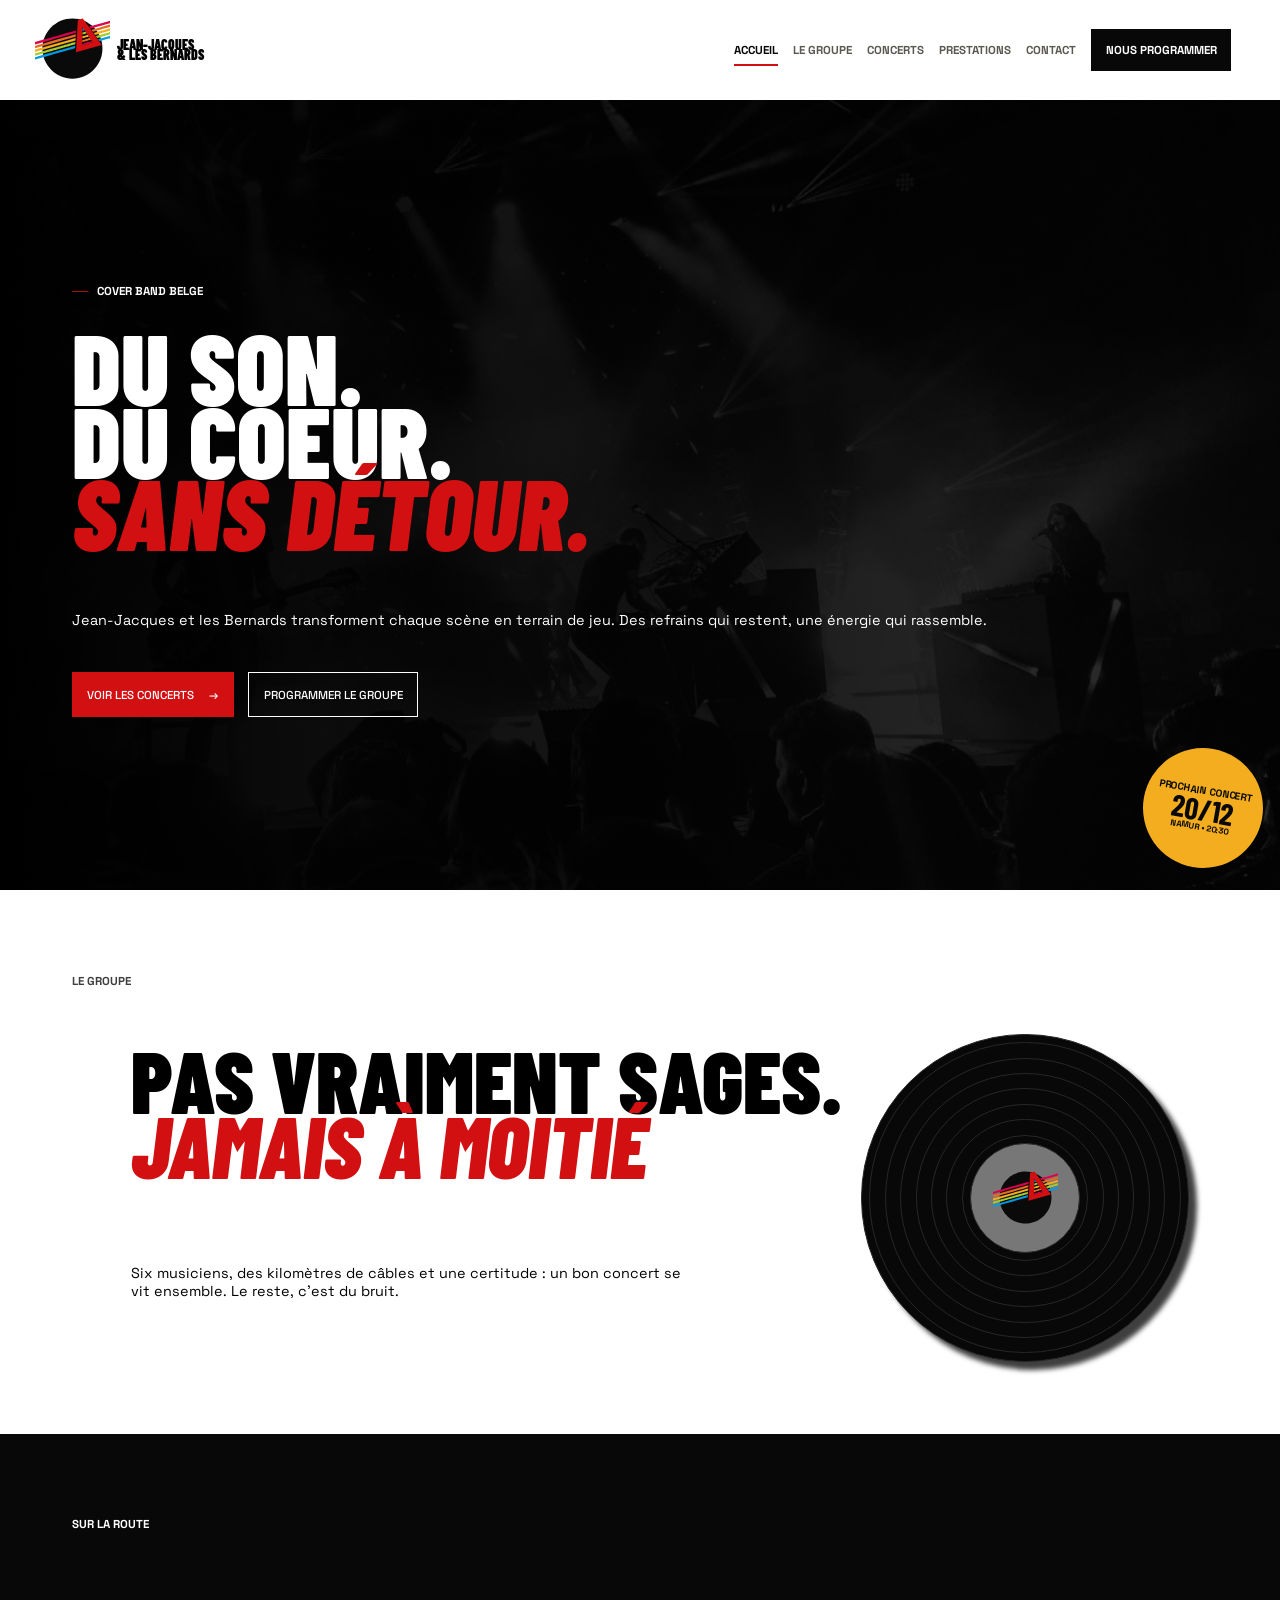
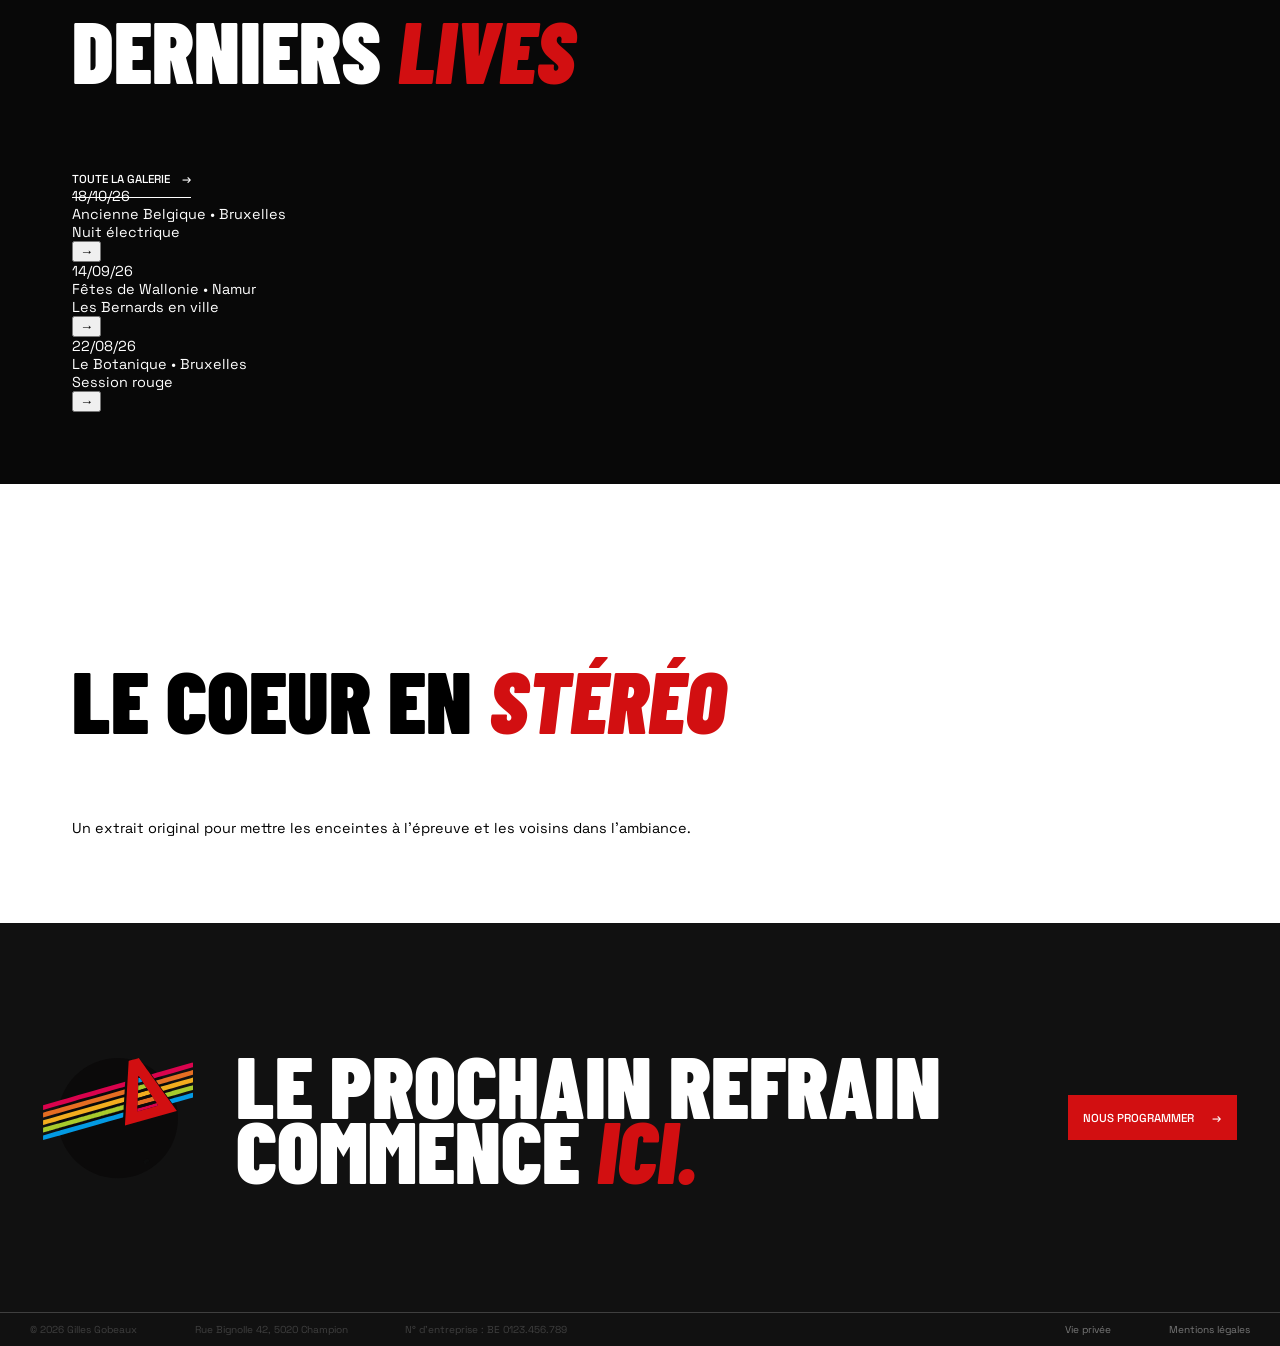
==== index.html @ df6ed22a "Vinyle finalisé + Couleur de fond et de texte de la galerie" ====
<!DOCTYPE html>
<html lang="fr">
<head>
    <meta charset="UTF-8">
    <meta name="viewport" content="width=device-width, initial-scale=1.0">
    <link rel="apple-touch-icon" sizes="180x180" href="favicons/apple-touch-icon.png">
    <link rel="icon" type="image/png" sizes="32x32" href="favicons/favicon-32x32.png">
    <link rel="icon" type="image/png" sizes="16x16" href="favicons/favicon-16x16.png">
    <link rel="manifest" href="favicons/site.webmanifest">
    <link rel="stylesheet" href="style.css">
    <title>Jean-Jacques & les Bernards - Accueil</title>
</head>
<body>
    <header>
        <div id="logo-title">
            <img src="images/logo-epurated-transparent.svg" alt="logo de JEAN-JACQUES & LES BERNARDS" id="header-logo">
        </div>
            <h2>JEAN-JACQUES <br> 
                & LES BERNARDS</h2>

            <input type="checkbox" id="menu-toggle">
            <label for="menu-toggle" id="burger" aria-label="Menu"></label>

            <nav>
                <ul>
                    <li id="this-page"><a href="index.html">Accueil</a></li>
                    <li><a href="about.html">Le groupe</a></li>
                    <li><a href="gallery.html">Concerts</a></li>
                    <li><a href="services.html">Prestations</a></li>
                    <li><a href="contact.html">Contact</a></li>
                    <li id="book-us"><a href="contact.html">Nous programmer</a></li>
                </ul>
            </nav>    
    </header>

    <main>
        <section id="title-section">
            <div id="title-container">
                <h3>Cover band Belge</h3>
                <h1>
                    Du son. <br>
                    Du coeur. <br>
                    <em>Sans Détour.</em> <br>
                </h1>
                <p id="subtitle">Jean-Jacques et les Bernards transforment chaque scène en terrain de jeu. Des refrains qui restent, une énergie qui rassemble.</p>
                
                <div id="buttons">
                    <a class="red-button" href="/gallery.html">
                        Voir les concerts &nbsp;&nbsp;&nbsp;&nbsp;&rarr;
                    </a>
                    <a class="transparent-button" href="/contact.html">
                        Programmer le groupe
                    </a>
                </div>
            </div>

            <div id="concert-sticker">
                <span>Prochain concert</span>

                <strong>20/12</strong>

                <small>Namur &bull; 20:30</small>
            </div>
        </section>        

        <section id="introduction">
            <h3>Le groupe</h3>

            <div id="text-block">
                <h2>
                    Pas vraiment sages. <br>
                    <em>Jamais à moitié</em>
                </h2>
                <p>
                    Six musiciens, des kilomètres de câbles et une certitude : un bon concert se vit ensemble. Le reste, c'est du bruit.
                </p>
                <a href="/about.html" class="transparent-on-white-button">Découvrir notre histoire &nbsp;&nbsp;&nbsp;&rarr;</a>
            </div>

            <div id="vinyl">
                <div class="vinyl-circle" id="c1">
                    <div class="vinyl-circle" id="c2">
                        <div class="vinyl-circle" id="c3">
                            <div class="vinyl-circle" id="c4">
                                <div class="vinyl-circle" id="c5">
                                    <div class="vinyl-circle" id="c6">
                                        <div class="vinyl-circle" id="c7">
                                            <div class="vinyl-circle" id="c8">
                                                <div class="vinyl-circle" id="vinyl-center">
                                                    <img src="images/logo-epurated-transparent.svg" alt="" srcset="">
                                                </div>
                                            </div>
                                        </div>
                                    </div>
                                </div>
                            </div>
                        </div>
                    </div>
                </div>
            </div>
        </section>

        <section id="gallery">
            <h3>Sur la route</h3>

            <h2>Derniers <em>lives</em></h2>

            <a class="transparent-on-white-button" href="/gallery.html">Toute la galerie &nbsp;&nbsp;&nbsp;&rarr;</a>

            <!-- (div#concert$>div.concert-date+div.concert-content>div.concert-place+div.concert-title>div.concert-text+div.concert-arrow)*3 
             noté en commentaire parce qu'il est beau celui-là -->
             <div id="concert1">
                <div class="concert-date">18/10/26</div>

                <div class="concert-content">
                    <div class="concert-place">Ancienne Belgique &bull; Bruxelles</div>

                    <div class="concert-title">
                        <div class="concert-text">Nuit électrique</div>

                        <button class="concert-arrow" popovertarget="pot-concert-1" popovertargetaction="toggle">&rarr;</button>
                    </div>
                </div>
             </div>

             <div id="pot-concert-1" popover="">
                <div class="pot-concert-first-half"><button class="pot-close-button" popovertarget="pot-concert-1" popovertargetaction="hide">X</button></div>
                
                <div class="pot-second-half">
                    <h3>18/10/26</h3>

                    <h2>Nuit électrique</h2>

                    <p>Ancienne Belgique &bull; Bruxelles<br></p>

                    <p>Une salle pleine, des refrains repris au premier rang et un rappel qui s'est prolongé bien après l'heure prévue.</p>
                    
                    <a class="contact-button" href="/contact.html">Programmer le groupe &rarr;</a>
                </div>
             </div>

             <div id="concert2">
                <div class="concert-date">14/09/26</div>

                <div class="concert-content">
                    <div class="concert-place">Fêtes de Wallonie &bull; Namur</div>

                    <div class="concert-title">
                        <div class="concert-text">Les Bernards en ville</div>

                        <button class="concert-arrow" popovertarget="pot-concert-2" popovertargetaction="toggle">&rarr;</button>
                    </div>
                </div>
             </div>

             <div id="pot-concert-2" popover="">
                <div class="pot-concert-first-half"><button class="pot-close-button" popovertarget="pot-concert-2" popovertargetaction="hide">X</button></div>
                
                <div class="pot-second-half">
                    <h3>14/09/26</h3>

                    <h2>Les Bernards en ville</h2>

                    <p>Fêtes de Wallonie &bull; Namur<br></p>

                    <p>Une salle pleine, des refrains repris au premier rang et un rappel qui s'est prolongé bien après l'heure prévue.</p>
                    
                    <a class="contact-button" href="/contact.html">Programmer le groupe &rarr;</a>
                </div>
             </div>

             <div id="concert3">
                <div class="concert-date">22/08/26</div>

                <div class="concert-content">
                    <div class="concert-place">Le Botanique &bull; Bruxelles</div>

                    <div class="concert-title">                        
                        <div class="concert-text">Session rouge</div>

                        <button class="concert-arrow" popovertarget="pot-concert-3" popovertargetaction="toggle">&rarr;</button>
                    </div>
                </div>
             </div>

             <div id="pot-concert-3" popover="">
                <div class="pot-concert-first-half">
                    <button class="pot-close-button" popovertarget="pot-concert-3" popovertargetaction="hide">X</button>
                </div>
                
                <div class="pot-second-half">
                    <h3>22/08/26</h3>

                    <h2>Les Bernards en ville</h2>

                    <p>Le Botanique &bull; Bruxelles</p>

                    <p>Une salle pleine, des refrains repris au premier rang et un rappel qui s'est prolongé bien après l'heure prévue.</p>
                    
                    <a class="contact-button" href="/contact.html">Programmer le groupe &rarr;</a>
                </div>
             </div>
        </section>

        <section id="audio-sample">
            <div id="sample-logo">
                <img src="/images/logo.svg" alt="Logo de Jean-Jacques & Les Bernards">
            </div>

            <div id="sample-content">
                <h3>À écouter très fort</h3>

                <h2>Le coeur en <em>stéréo</em></h2>

                <p>Un extrait original pour mettre les enceintes à l'épreuve et les voisins dans l'ambiance.</p>
                
                <div id="player"></div>
            </div>
        </section>
    </main>

    <footer>
        <div id="footer-contact">
            <img src="images/logo-epurated-transparent.svg" alt="Logo de Jean-Jacques & Les Bernards" id="footer-logo">

            <h2>
                Le prochain refrain<br>
                Commence <em>ici.</em>
            </h2>

            <a href="/contact.html" class="red-button">Nous programmer &nbsp;&nbsp;&nbsp;&nbsp; &rarr;</a>
        </div>

        <div id="legal-mentions">
            <ul>
                <li>&copy; 2026 Gilles Gobeaux</li>
                <li>Rue Bignolle 42, 5020 Champion</li>
                <li>N° d'entreprise : BE 0123.456.789</li>
            </ul>
            <ul id="links">
                <li><a href="">Vie privée</a></li>
                <li><a href="">Mentions légales</a></li>
            </ul>
        </div>
    </footer>
</body>
</html>
---- style.css ----
/*
╔═════════╗
║ Imports ║
╚═════════╝
*/
@import url('https://fonts.googleapis.com/css2?family=Barlow+Condensed:ital,wght@0,100;0,200;0,300;0,400;0,500;0,600;0,700;0,800;0,900;1,100;1,200;1,300;1,400;1,500;1,600;1,700;1,800;1,900&family=Space+Grotesk:wght@300..700&display=swap');

/*
═══════════════════════════════════════════════════════════════════════════════
╔═════════════════════════════════╗
║ Variables et paramètres globaux ║
╚═════════════════════════════════╝
*/
:root{
    /*Couleurs du logo*/
    --red: #D20F11;
    --pink: #DA024D;
    --orange: #E66D22;
    --yellow: #F3AD1E;
    --green: #A8CC2A;
    --blue: #039AE3;

    --white: #FFF;
    --black: #080808;
    --inactive-page: #5b5852;

    --footer-bg-color: #111111;
    --footer-light-grey: #777;
    --footer-dark-grey: #3f3f3f;

    --header-logo-dimension: 75px;
    --footer-logo-dimension: 150px;
    --header-height : 100px;
}



html{
    font-family: 'Space Grotesk';
    font-size: 0.9em;
}

body{
    margin: 0;
    padding: 0;
    display: block;
}

/*
═══════════════════════════════════════════════════════════════════════════════
╔═════════╗
║ Général ║
╚═════════╝
*/
h1, h2{
    font-family: 'Barlow Condensed';
    font-weight: 900;
}

h1, h2, h3{    
    text-transform: uppercase;
}

ul li{
    list-style: none;
}

#buttons{
    display: flex;
    gap: 1rem;
    align-items: center;
    justify-content: flex-start;
    align-self: flex-start;

}

.red-button, .red-button a:visited{
    background-color: var(--red);
    color: var(--white);
    text-transform: uppercase;
    text-decoration: none;
    font-weight: 500;
    font-size: 0.8rem;
    padding: 1rem;
    margin-left: auto;
    border: solid 1px var(--red);
}

.transparent-button, .transparent-button a:visited{
    background-color: #08080800;
    color: var(--white);
    text-transform: uppercase;
    text-decoration: none;
    font-weight: 500;
    font-size: 0.8rem;
    padding: 1rem;
    margin-left: auto;
    border: solid 1px var(--white);
}

.transparent-on-white-button, .transparent-on-white-button a:visited{
    color: var(--white);
    text-transform: uppercase;
    text-decoration: none;
    font-weight: 500;
    font-size: 0.8rem;
    padding: 0.8rem;
    padding-left: 0;
    padding-right: 0;
    margin-left: auto;
    border-bottom: solid 1px var(--white);
}

.transparent-on-black-button, .transparent-on-black-button a:visited{
    color: var(--white);
    text-transform: uppercase;
    text-decoration: none;
    font-weight: 500;
    font-size: 0.8rem;
    padding: 0.8rem;
    padding-left: 0;
    padding-right: 0;
    margin-left: auto;
    border-bottom: solid 1px var(--white);
}

/*
═══════════════════════════════════════════════════════════════════════════════
╔═════════╗
║ En-tête ║
╚═════════╝
    ┌─────────┐
    │ Général │ 
    └─────────┘
*/

header{
    display: flex;
    align-items: center;
    column-gap: 0.5rem;
    height: var(--header-height);
    background-color: var(--white);
    font-size: 0.8em;
    padding-left: 3em;
    padding-right: 3em;
}

header h2{
    font-size: 1.2em;
}

header nav ul{
    display: flex;
    gap: 15px;
    padding: 0 1rem 0 1rem;
    margin: 0;
}

#logo-title img{
    width: var(--header-logo-dimension);
    height: var(--header-logo-dimension);
}

#menu-toggle, #burger{
    display: none;
}

nav{    
    margin-left: auto;
}

nav a{
    text-transform: uppercase;
    font-weight: 900;
    text-decoration: none;
    color: var(--inactive-page);
    padding-top: 0.5rem;
    padding-bottom: 0.5rem;
}

#this-page a, #this-page a:visited, nav ul li a:hover{
    color: var(--black);
    border-bottom: solid 2px var(--red);
    transition: 0.2s ease;
}

#book-us a{
    background-color: var(--black);
    color: var(--white);
    padding: 1rem;
}

/*
───────────────────────────────────────────────────────────────────────────────
    ┌──────────┐
    │Smartphone│
    └──────────┘
*/
@media (max-width: 767px){
    
    #burger{
        display: flex;
        align-items: center;
        justify-content: center;
        width: 3rem;
        height: 3rem;
        margin-left: auto;
        margin-right: 1em;
        font-size: 2rem;
        line-height: 1;
        cursor: pointer;
        background-color: var(--black);
        color: var(--white);
    }   

    #burger::before{
        content: "☰";
    }

    #menu-toggle:checked + #burger::before{
        content: "✕";
    }

    #menu-toggle:checked ~ nav{
            display: block;
    }

    header nav ul{
        flex-direction: column;
        gap: 2px;
    }

    nav ul li{
        padding: 0.5rem;
    }

    #this-page{        
        border-bottom: var(--red);
    }

    #this-page a, #this-page a:visited{
        color: var(--yellow);
    }

    header{
        display: flex;
        flex-wrap: wrap;
        align-items: center;
        height: auto;
        min-height: 100px;
        padding-left: 0;
        padding-right: 0;
    }

    #logo-title{
        padding-left: 1em;
    }

    nav{
        display: none;
        flex-basis: 100%;
        left: 0;
        right: 0;
        background: var(--black);
    }

    #book-us a{
        color: var(--white);
        padding: 0;
    }
}

/*
═══════════════════════════════════════════════════════════════════════════════
╔══════════════╗
║ Pied de page ║
╚══════════════╝
    ┌─────────┐
    │ Général │ 
    └─────────┘
*/
footer{
    background-color: var(--footer-bg-color);
    color: var(--white);
}

footer em{
    color: var(--yellow);
}

#footer-contact{
    padding: 3em;
    column-gap: 3em;
    display: flex;
    align-items: center;
}

#footer-contact img{
    width: var(--footer-logo-dimension);
    height: var(--footer-logo-dimension);
}

#legal-mentions{
    border-top: 1px solid var(--footer-dark-grey);
    color: var(--footer-dark-grey);
    padding-left: 3em;
    padding-right: 3em;
    font-size: 0.7em;
}

#legal-mentions, footer div ul {
    display: flex;
    flex-direction: row;
    gap: 4rem;
}

footer div ul{
    padding: 0;
}

#links{
    margin-left: auto;
}

#links a, #links a:visited{
    color: var(--footer-light-grey);
    text-decoration: none;
}

/*
───────────────────────────────────────────────────────────────────────────────
    ┌──────────┐
    │Smartphone│
    └──────────┘
*/
@media (max-width: 767px){
    #footer-contact{
        flex-direction: column;
    }

    #footer-contact-button{
        margin-left: 0;
    }

    #footer{
        display: inline;
    }

    #legal-mentions{
        display: flex;
        flex-direction: column;
        align-items: center;
        row-gap: 0;
    }

    footer div ul{
        text-align: center;
    }

    #links{
        margin-left: 0;
    }
}

/*
═══════════════════════════════════════════════════════════════════════════════
╔══════╗
║ Main ║
╚══════╝
    ┌─────────┐
    │ Général │ 
    └─────────┘
*/

section{
    padding: 5em;
}

h1{
    color: var(--white);
    font-size: 7em;
    line-height: 0.72;
    margin-top: 0.2em;
    margin-bottom: 0.2em;
}

h2{
    font-size: 6em;
    line-height: 0.75;
    margin-top: 1em;
    margin-bottom: 1em;
}

h1 em, h2 em{
    color: var(--red);
}

section h3{
    font-size: 0.8em;
    color: var(--white);
}

#subtitle{
    margin-bottom: 3em;
    margin-top: 3em;
} 

#title-section{
    align-items: center;
    background-color: var(--black);
    color: var(--white);
    height: 790px;
    max-height: 960px;
    display: flex;
    position: relative;
    background: linear-gradient(to right, black, rgba(0, 0, 0, 0.8)), url(images/hero-concert-B&W.jpg) left / cover;
    background-position: right;
    background-repeat: no-repeat;
    padding-top: 0;
    padding-bottom: 0;
}

#title-section h3::before{
    content: "──\00A0\00A0\00A0";
    font-weight: 900;
    color: var(--red);
}

#title-container{
    display: flex;
    flex-direction: column;
}

#concert-sticker{
    background-color: var(--yellow);
    color: var(--black);
    width: 120px;
    height: 120px;
    display: flex;
    flex-direction: column;
    justify-content: center;
    text-align: center;
    text-transform: uppercase;
    font-weight: 900;
    font-size: 0.7em;
    border-radius: 50%;
    transform: rotate(10deg);
    position: absolute;
    bottom: 1.5rem;
    right: 1.2rem;
}

#concert-sticker strong{
    font-family: 'Barlow Condensed';
    font-size: 3em;
    line-height: 0.8;
}

#introduction{
    display: flex;
}

#introduction h3{
    color: var(--footer-dark-grey);
}

#text-block p{
    max-width: 560px;
}

#vinyl{
    display: flex;
    align-items: center;
    justify-content: center;
    margin-top: 5rem;
    margin-left: auto;
    margin-right: auto;
}

@keyframes tourne {
    from{rotate: 0deg;}
    to{rotate: 360deg;}
}

.vinyl-circle{
    background-color: var(--black);
    padding: 1em;
    display: flex;
    align-items: center;
    justify-content: center;
    border-radius: 50%;
    border: 1px solid rgb(39, 39, 39);
}

#c1, #c8{
    padding: 0.5em;
}

#c1{    
    box-shadow: 8px 8px 5px var(--footer-dark-grey);
    animation: tourne 8s linear infinite;
}

#vinyl-center{
    background-color: var(--footer-light-grey);
    color: var(--white);
    width: 65px;
    height: 65px;
    text-align: center;
    font-family: 'Barlow Condensed';
    font-weight: 900;
    font-size: 1.5em;
    line-height: 0.7;
}

#vinyl-center img{
    height: 65px;
    width: 65px;
}

#gallery{
    background-color: var(--black);
}

#gallery{
    color: var(--white);
}

/*
───────────────────────────────────────────────────────────────────────────────
    ┌──────────┐
    │Smartphone│
    └──────────┘
*/
@media (max-width: 767px){
    section{
        padding: 1em;
    }

    #buttons{
        margin-bottom: 10em;
    }

    #concert-sticker{        
        width: 100px;
        height: 100px;
    }

    #introduction{
        flex-direction: column;
    }
}

/*Le logo trolle, on le cache, on le redimensionnera après l'implémentation des header et footer*/
#sample-logo{display: none;}
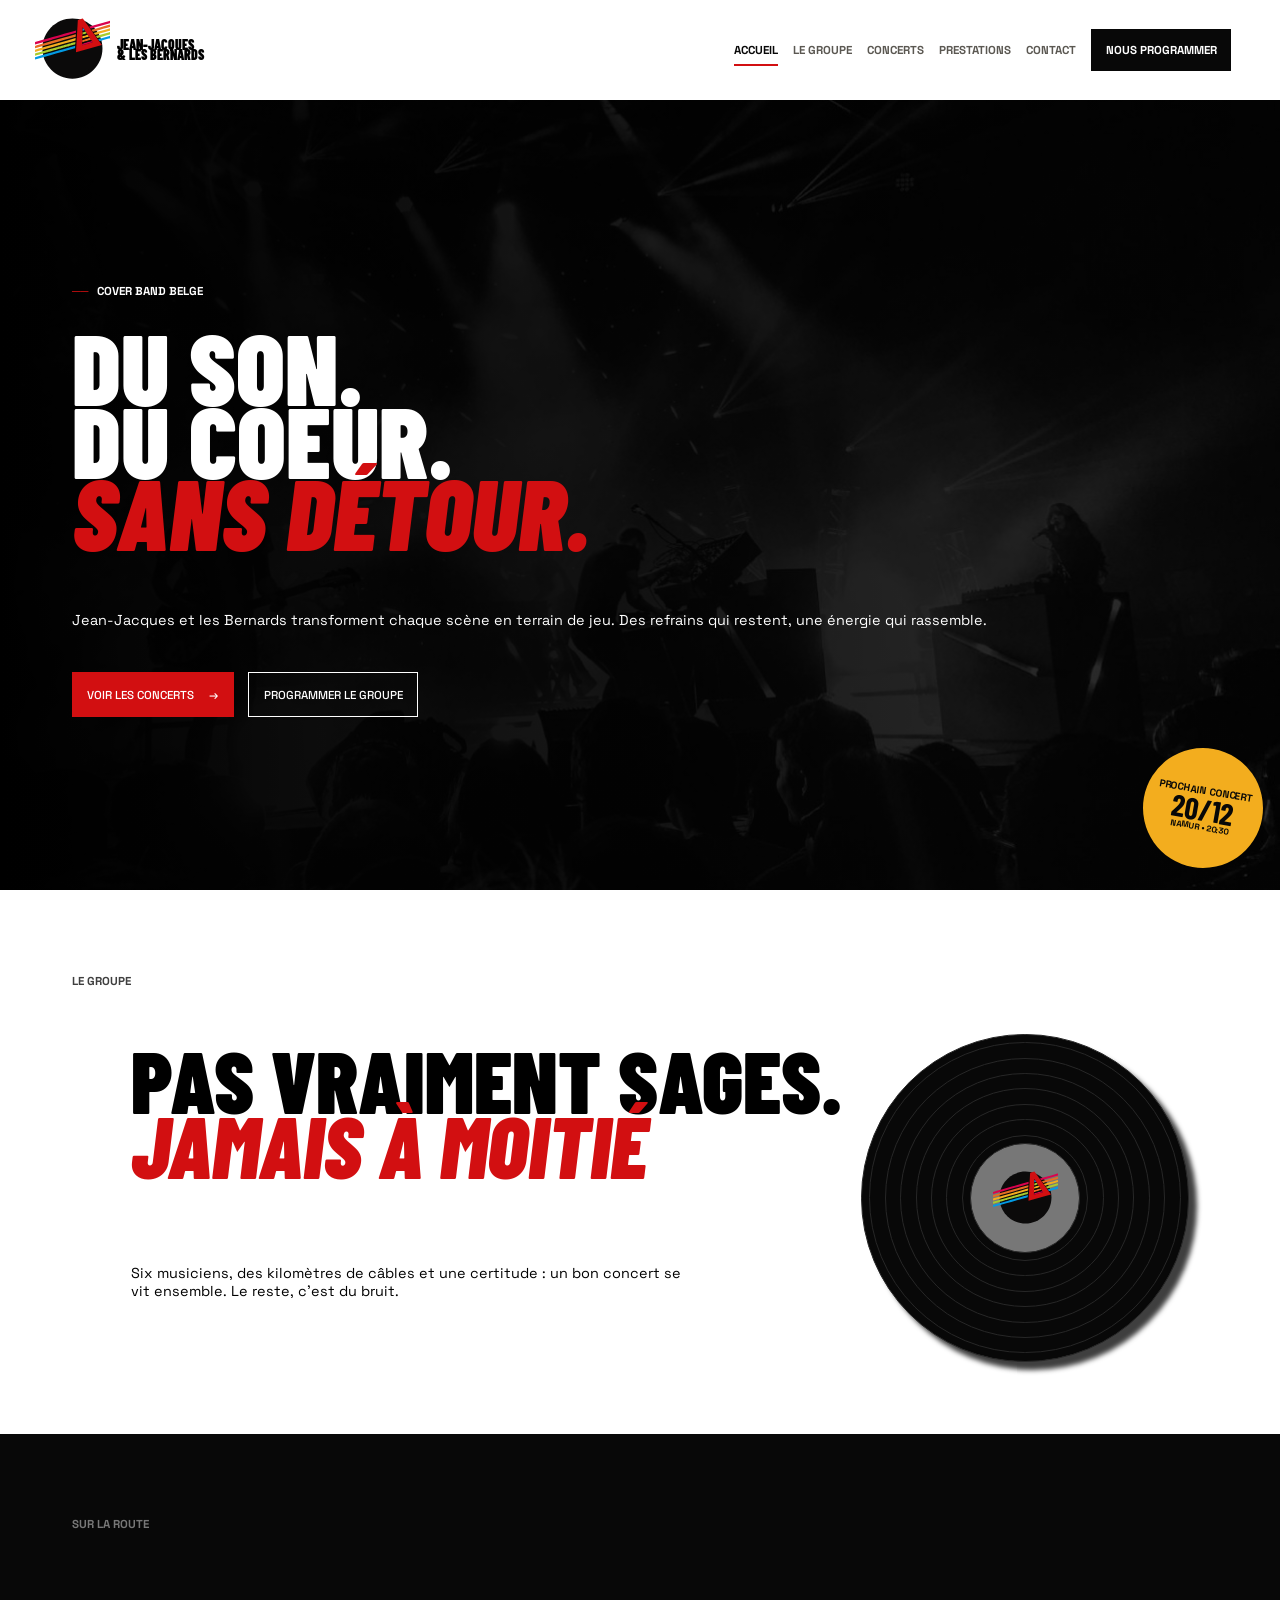
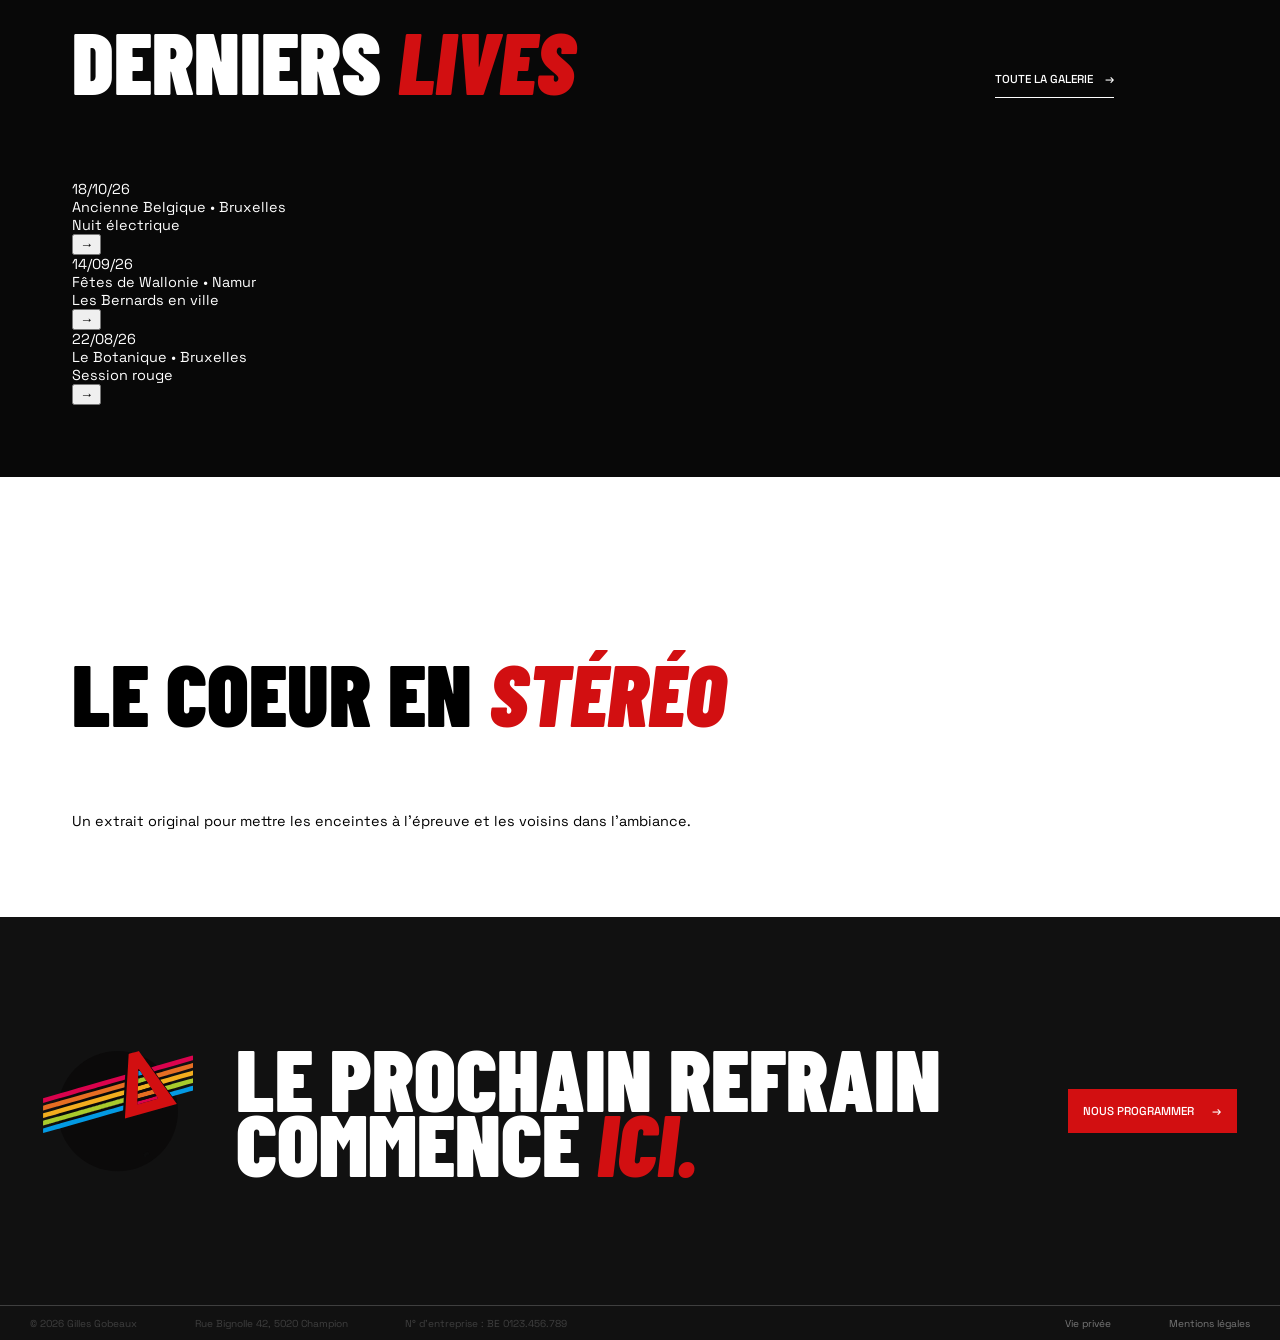
==== commit 958c5b50: "Ajustements sur le bouton menant à la galerie et le positionnement des éléments de titre" ====
--- a/index.html
+++ b/index.html
@@ -103,9 +103,14 @@
         <section id="gallery">
             <h3>Sur la route</h3>
 
-            <h2>Derniers <em>lives</em></h2>
-
-            <a class="transparent-on-white-button" href="/gallery.html">Toute la galerie &nbsp;&nbsp;&nbsp;&rarr;</a>
+            <div id="gallery-header">
+                <h2>Derniers <em>lives</em></h2>
+                <div class="button-container">
+                    <a class="transparent-on-white-button" href="/gallery.html">
+                        Toute la galerie &nbsp;&nbsp;&nbsp;&rarr;
+                    </a>
+                </div>
+            </div>
 
             <!-- (div#concert$>div.concert-date+div.concert-content>div.concert-place+div.concert-title>div.concert-text+div.concert-arrow)*3 
              noté en commentaire parce qu'il est beau celui-là -->
--- a/style.css
+++ b/style.css
@@ -84,6 +84,7 @@
     padding: 1rem;
     margin-left: auto;
     border: solid 1px var(--red);
+    white-space: nowrap;
 }
 
 .transparent-button, .transparent-button a:visited{
@@ -96,6 +97,7 @@
     padding: 1rem;
     margin-left: auto;
     border: solid 1px var(--white);
+    white-space: nowrap;
 }
 
 .transparent-on-white-button, .transparent-on-white-button a:visited{
@@ -109,6 +111,7 @@
     padding-right: 0;
     margin-left: auto;
     border-bottom: solid 1px var(--white);
+    white-space: nowrap;
 }
 
 .transparent-on-black-button, .transparent-on-black-button a:visited{
@@ -122,6 +125,7 @@
     padding-right: 0;
     margin-left: auto;
     border-bottom: solid 1px var(--white);
+    white-space: nowrap;
 }
 
 /*
@@ -520,10 +524,22 @@
 
 #gallery{
     background-color: var(--black);
-}
-
-#gallery{
-    color: var(--white);
+    color: var(--white);
+}
+
+#gallery h3{
+    color: var(--footer-light-grey);
+}
+
+#gallery-header{
+    display: flex;
+    align-items: end;
+}
+
+.button-container{
+    padding: 6.5em;
+    justify-self: flex-end;
+    margin-left: auto;
 }
 
 /*
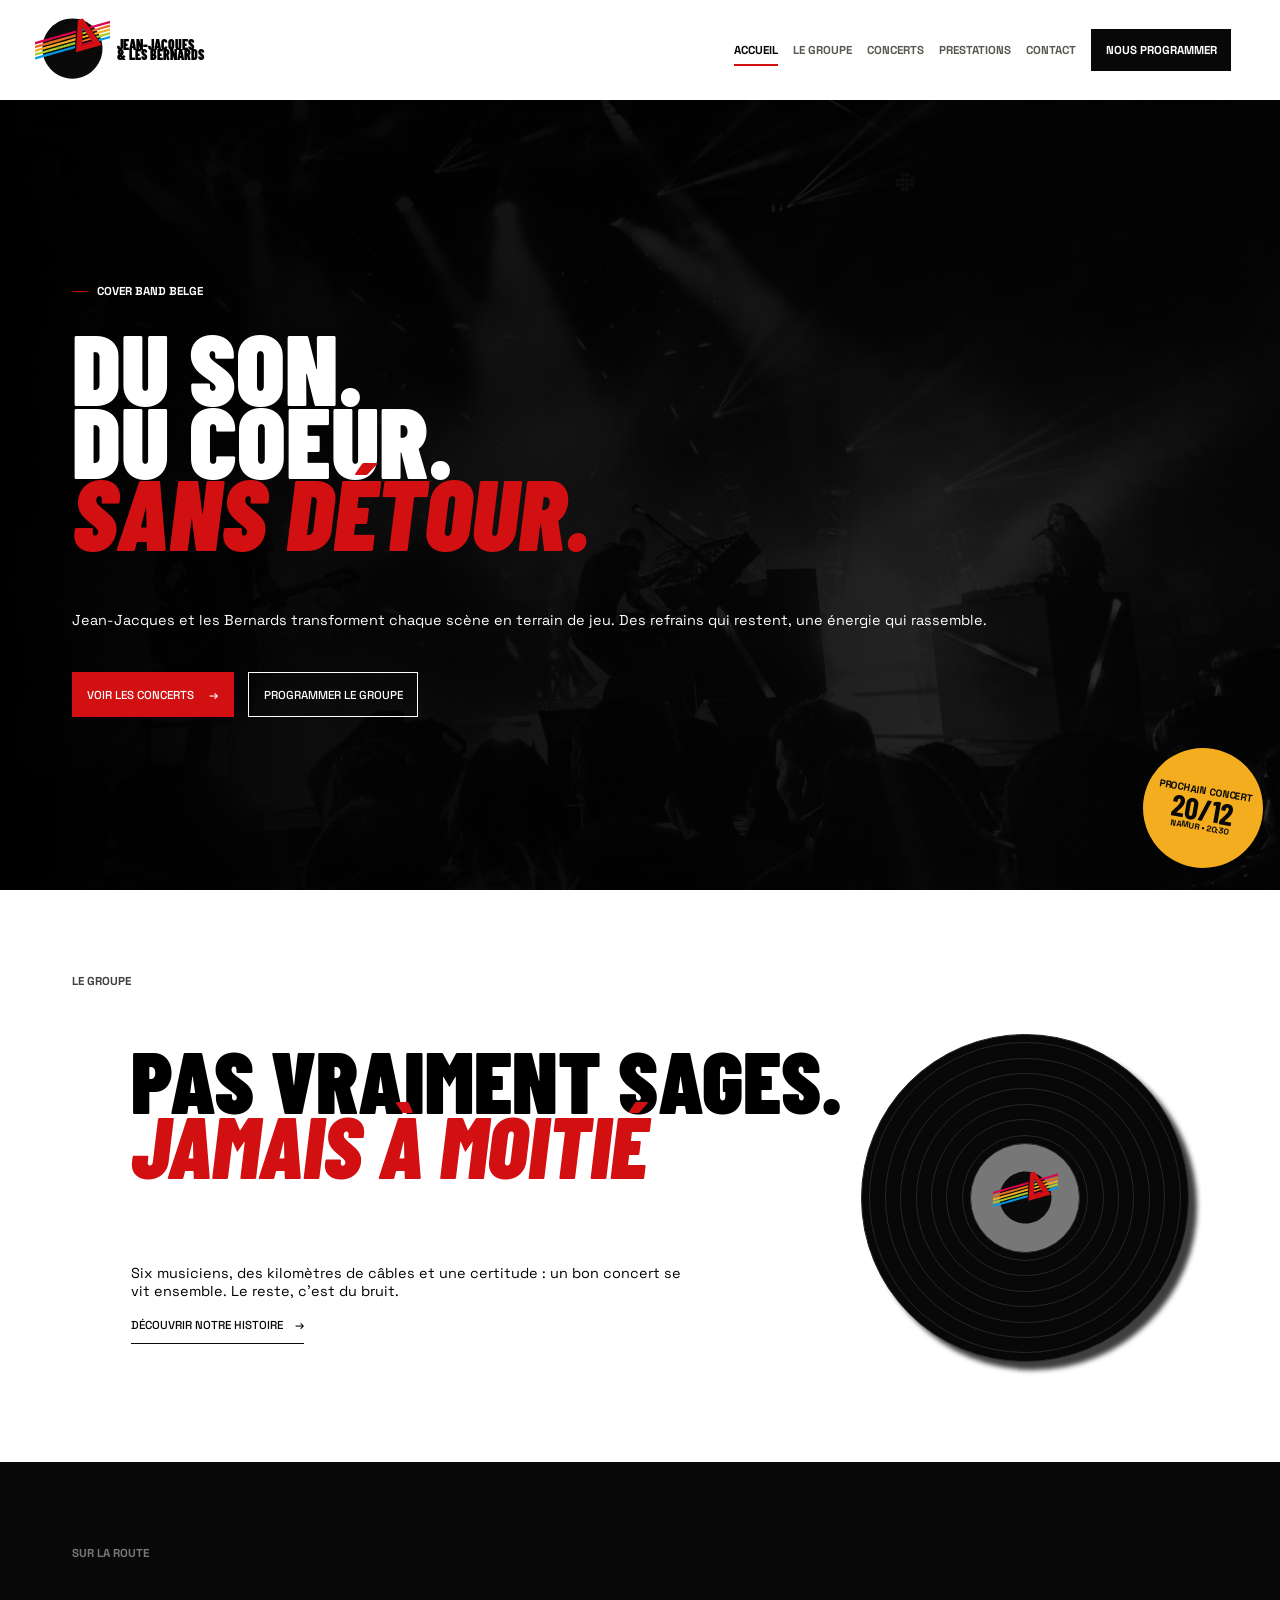
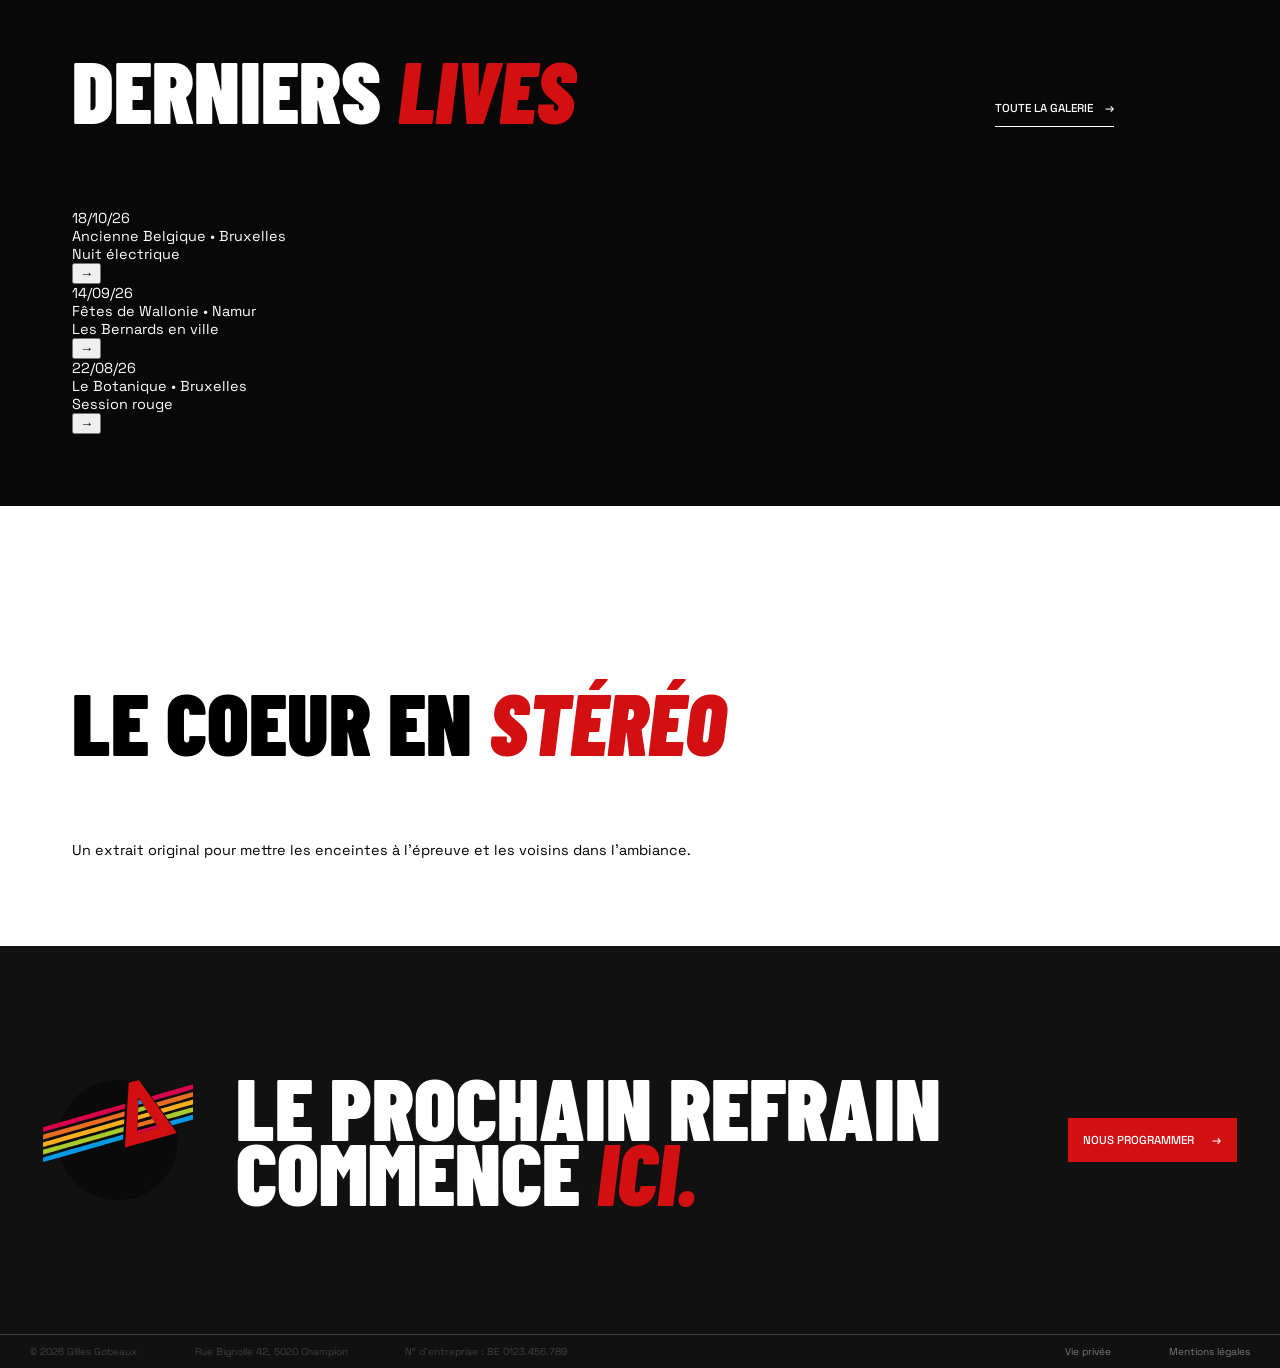
==== commit 5fef5d6d: "Mise enforme de la partie titre de la section Galerie" ====
--- a/index.html
+++ b/index.html
@@ -74,7 +74,7 @@
                 <p>
                     Six musiciens, des kilomètres de câbles et une certitude : un bon concert se vit ensemble. Le reste, c'est du bruit.
                 </p>
-                <a href="/about.html" class="transparent-on-white-button">Découvrir notre histoire &nbsp;&nbsp;&nbsp;&rarr;</a>
+                <a class="transparent-on-white-button" href="/about.html">Découvrir notre histoire &nbsp;&nbsp;&nbsp;&rarr;</a>
             </div>
 
             <div id="vinyl">
@@ -106,7 +106,7 @@
             <div id="gallery-header">
                 <h2>Derniers <em>lives</em></h2>
                 <div class="button-container">
-                    <a class="transparent-on-white-button" href="/gallery.html">
+                    <a class="transparent-on-black-button" href="/gallery.html">
                         Toute la galerie &nbsp;&nbsp;&nbsp;&rarr;
                     </a>
                 </div>
--- a/style.css
+++ b/style.css
@@ -101,7 +101,7 @@
 }
 
 .transparent-on-white-button, .transparent-on-white-button a:visited{
-    color: var(--white);
+    color: var(--black);
     text-transform: uppercase;
     text-decoration: none;
     font-weight: 500;
@@ -110,7 +110,7 @@
     padding-left: 0;
     padding-right: 0;
     margin-left: auto;
-    border-bottom: solid 1px var(--white);
+    border-bottom: solid 1px var(--black);
     white-space: nowrap;
 }
 
@@ -479,6 +479,7 @@
     margin-top: 5rem;
     margin-left: auto;
     margin-right: auto;
+    margin-bottom: 2em;
 }
 
 @keyframes tourne {
@@ -565,6 +566,25 @@
     #introduction{
         flex-direction: column;
     }
+
+    #gallery-header{
+        display: block;
+    }
+
+    h2{
+        margin: 0;
+        margin-top: 0.25em;
+        margin-bottom: 0.25em;
+    }
+
+    .button-container{
+        margin-left: 0;
+        justify-self: normal;
+        padding-left: 0;
+        padding-bottom: 2em;
+        padding-top: 1em;
+    }
+
 }
 
 /*Le logo trolle, on le cache, on le redimensionnera après l'implémentation des header et footer*/
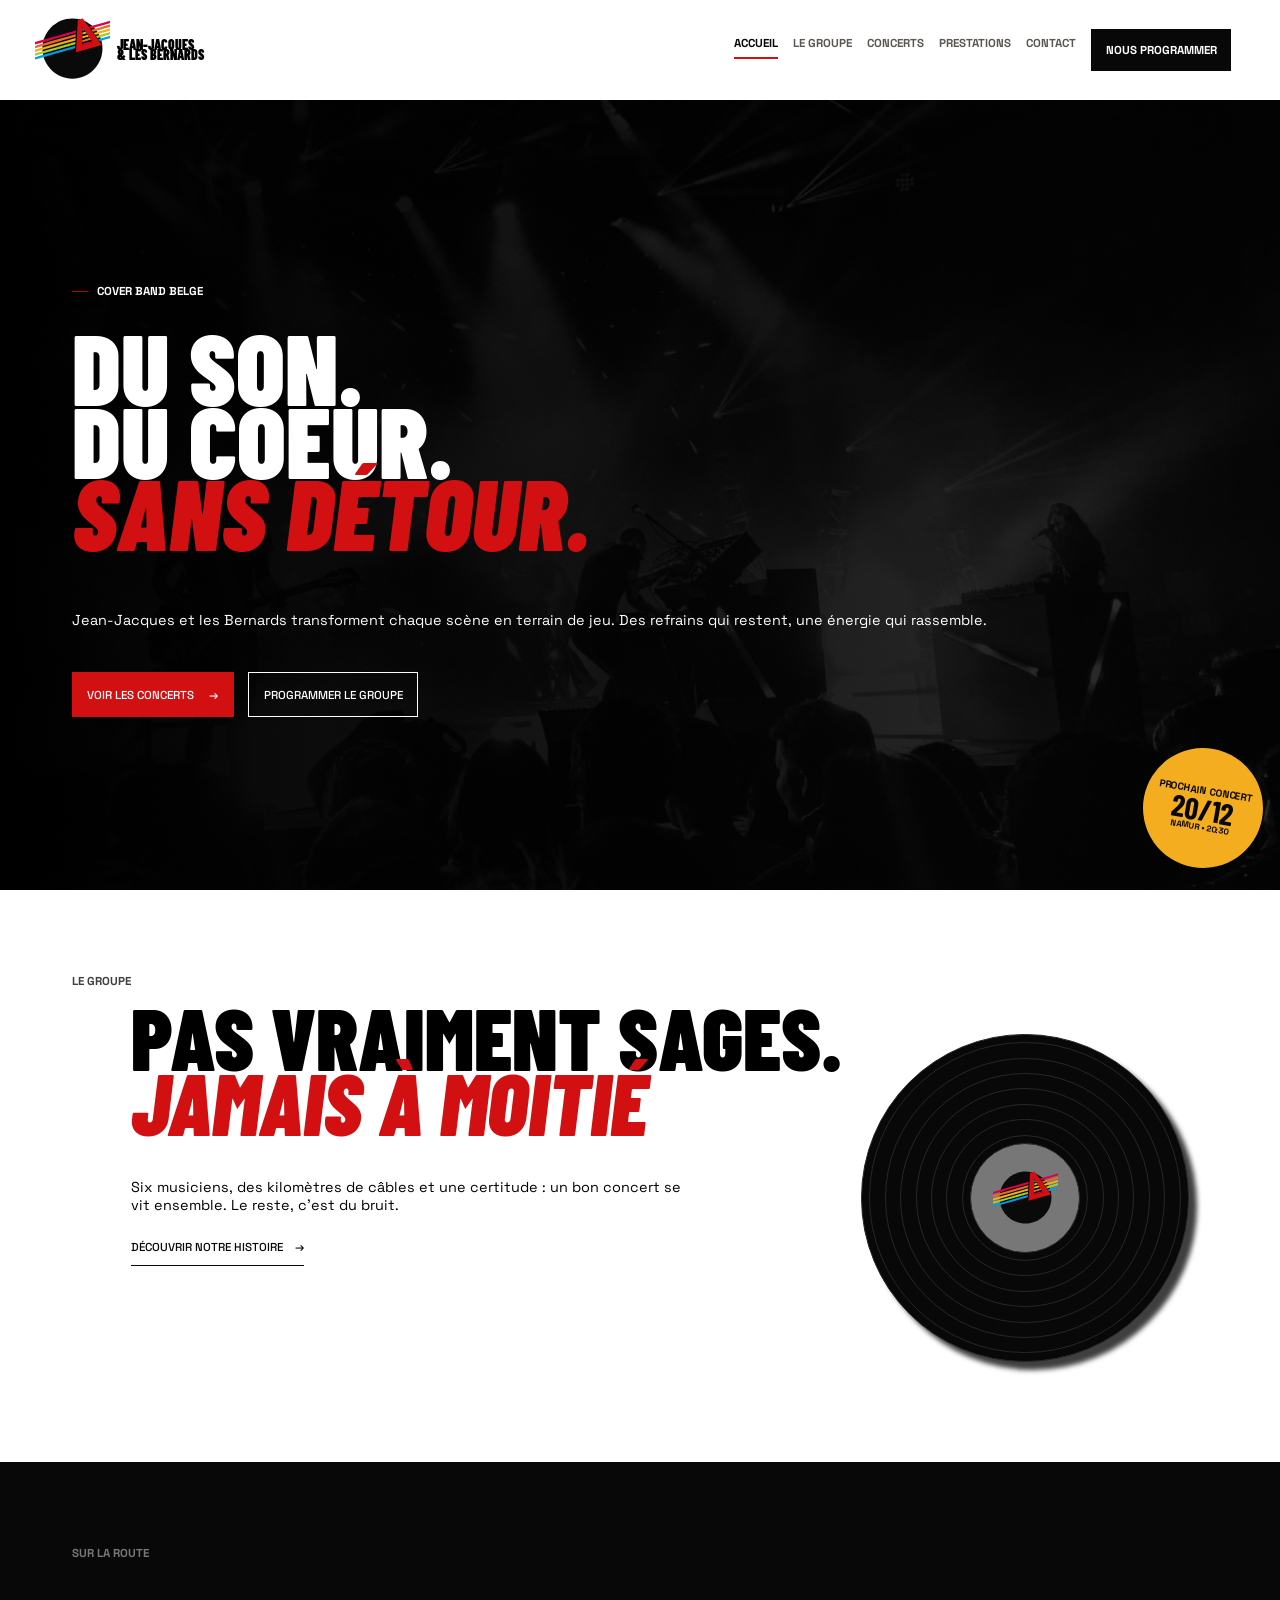
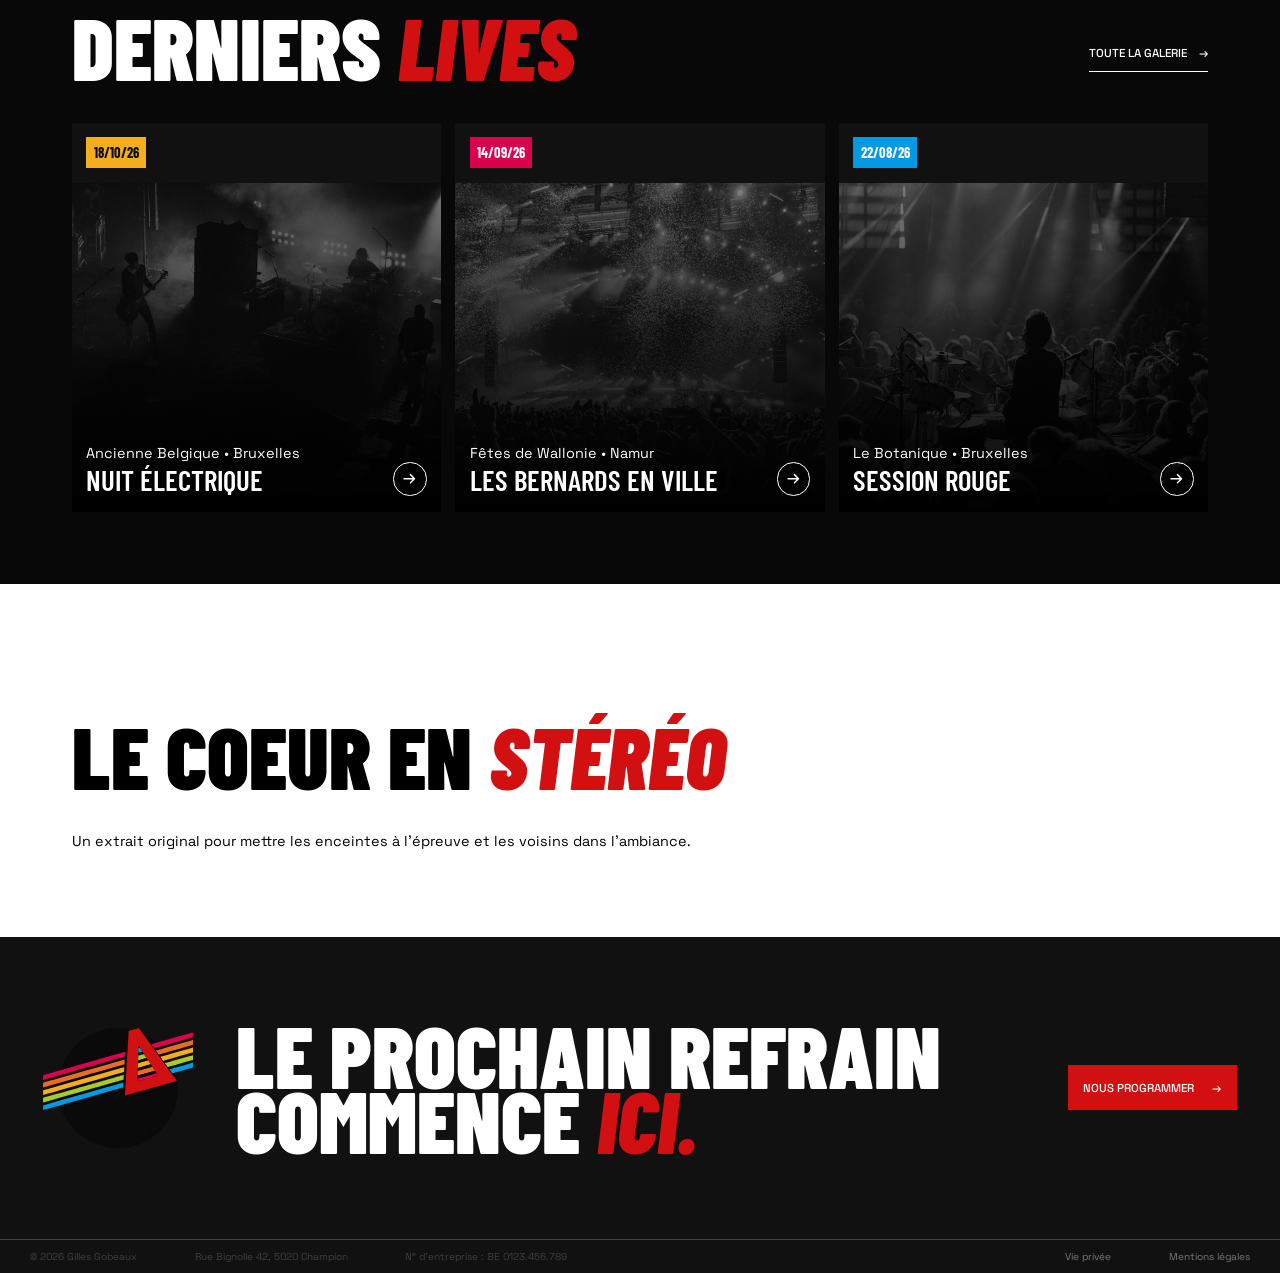
==== commit c1d05499: "Mise en forme des cartes de concert et animation de certains éléments au survol" ====
--- a/index.html
+++ b/index.html
@@ -114,97 +114,88 @@
 
             <!-- (div#concert$>div.concert-date+div.concert-content>div.concert-place+div.concert-title>div.concert-text+div.concert-arrow)*3 
              noté en commentaire parce qu'il est beau celui-là -->
-             <div id="concert1">
-                <div class="concert-date">18/10/26</div>
-
-                <div class="concert-content">
-                    <div class="concert-place">Ancienne Belgique &bull; Bruxelles</div>
-
-                    <div class="concert-title">
-                        <div class="concert-text">Nuit électrique</div>
-
-                        <button class="concert-arrow" popovertarget="pot-concert-1" popovertargetaction="toggle">&rarr;</button>
-                    </div>
-                </div>
-             </div>
-
-             <div id="pot-concert-1" popover="">
-                <div class="pot-concert-first-half"><button class="pot-close-button" popovertarget="pot-concert-1" popovertargetaction="hide">X</button></div>
-                
-                <div class="pot-second-half">
-                    <h3>18/10/26</h3>
-
-                    <h2>Nuit électrique</h2>
-
-                    <p>Ancienne Belgique &bull; Bruxelles<br></p>
-
-                    <p>Une salle pleine, des refrains repris au premier rang et un rappel qui s'est prolongé bien après l'heure prévue.</p>
-                    
-                    <a class="contact-button" href="/contact.html">Programmer le groupe &rarr;</a>
-                </div>
-             </div>
-
-             <div id="concert2">
-                <div class="concert-date">14/09/26</div>
-
-                <div class="concert-content">
-                    <div class="concert-place">Fêtes de Wallonie &bull; Namur</div>
-
-                    <div class="concert-title">
-                        <div class="concert-text">Les Bernards en ville</div>
-
-                        <button class="concert-arrow" popovertarget="pot-concert-2" popovertargetaction="toggle">&rarr;</button>
-                    </div>
-                </div>
-             </div>
-
-             <div id="pot-concert-2" popover="">
-                <div class="pot-concert-first-half"><button class="pot-close-button" popovertarget="pot-concert-2" popovertargetaction="hide">X</button></div>
-                
-                <div class="pot-second-half">
-                    <h3>14/09/26</h3>
-
-                    <h2>Les Bernards en ville</h2>
-
-                    <p>Fêtes de Wallonie &bull; Namur<br></p>
-
-                    <p>Une salle pleine, des refrains repris au premier rang et un rappel qui s'est prolongé bien après l'heure prévue.</p>
-                    
-                    <a class="contact-button" href="/contact.html">Programmer le groupe &rarr;</a>
-                </div>
-             </div>
-
-             <div id="concert3">
-                <div class="concert-date">22/08/26</div>
-
-                <div class="concert-content">
-                    <div class="concert-place">Le Botanique &bull; Bruxelles</div>
-
-                    <div class="concert-title">                        
-                        <div class="concert-text">Session rouge</div>
-
-                        <button class="concert-arrow" popovertarget="pot-concert-3" popovertargetaction="toggle">&rarr;</button>
-                    </div>
-                </div>
-             </div>
-
-             <div id="pot-concert-3" popover="">
-                <div class="pot-concert-first-half">
-                    <button class="pot-close-button" popovertarget="pot-concert-3" popovertargetaction="hide">X</button>
-                </div>
-                
-                <div class="pot-second-half">
-                    <h3>22/08/26</h3>
-
-                    <h2>Les Bernards en ville</h2>
-
-                    <p>Le Botanique &bull; Bruxelles</p>
-
-                    <p>Une salle pleine, des refrains repris au premier rang et un rappel qui s'est prolongé bien après l'heure prévue.</p>
-                    
-                    <a class="contact-button" href="/contact.html">Programmer le groupe &rarr;</a>
-                </div>
-             </div>
+            <div id="concerts">
+                <div id="concert1">
+                    <div class="concert-date">18/10/26</div>
+                    <div class="concert-content">
+                        <div class="concert-place">Ancienne Belgique &bull; Bruxelles</div>
+                        <div class="concert-title">
+                            <div class="concert-text">Nuit électrique</div>
+                            <button class="concert-arrow" popovertarget="pot-concert-1" popovertargetaction="toggle">
+                                <svg class="icon" viewBox="0 0 24 24" fill="none" stroke="currentColor" stroke-width="1.8" stroke-linecap="round" stroke-linejoin="round" aria-hidden="true">
+                                    <path d="M5 12h13m-5-5 5 5-5 5"></path>
+                                </svg>
+                            </button>
+                        </div>
+                    </div>
+                </div>
+                 <div id="pot-concert-1" popover="">
+                    <div class="pot-concert-first-half"><button class="pot-close-button" popovertarget="pot-concert-1" popovertargetaction="hide">X</button></div>
+                
+                    <div class="pot-second-half">
+                        <h3>18/10/26</h3>
+                        <h2>Nuit électrique</h2>
+                        <p>Ancienne Belgique &bull; Bruxelles<br></p>
+                        <p>Une salle pleine, des refrains repris au premier rang et un rappel qui s'est prolongé bien après l'heure prévue.</p>
+                
+                        <a class="contact-button" href="/contact.html">Programmer le groupe &rarr;</a>
+                    </div>
+                 </div>
+                 <div id="concert2">
+                    <div class="concert-date">14/09/26</div>
+                    <div class="concert-content">
+                        <div class="concert-place">Fêtes de Wallonie &bull; Namur</div>
+                        <div class="concert-title">
+                            <div class="concert-text">Les Bernards en ville</div>
+                            <button class="concert-arrow" popovertarget="pot-concert-2" popovertargetaction="toggle">
+                                <svg class="icon" viewBox="0 0 24 24" fill="none" stroke="currentColor" stroke-width="1.8" stroke-linecap="round" stroke-linejoin="round" aria-hidden="true">
+                                    <path d="M5 12h13m-5-5 5 5-5 5"></path>
+                                </svg>
+                            </button>
+                        </div>
+                    </div>
+                 </div>
+                 <div id="pot-concert-2" popover="">
+                    <div class="pot-concert-first-half"><button class="pot-close-button" popovertarget="pot-concert-2" popovertargetaction="hide">X</button></div>
+                
+                    <div class="pot-second-half">
+                        <h3>14/09/26</h3>
+                        <h2>Les Bernards en ville</h2>
+                        <p>Fêtes de Wallonie &bull; Namur<br></p>
+                        <p>Une salle pleine, des refrains repris au premier rang et un rappel qui s'est prolongé bien après l'heure prévue.</p>
+                
+                        <a class="contact-button" href="/contact.html">Programmer le groupe &rarr;</a>
+                    </div>
+                 </div>
+                 <div id="concert3">
+                    <div class="concert-date">22/08/26</div>
+                    <div class="concert-content">
+                        <div class="concert-place">Le Botanique &bull; Bruxelles</div>
+                        <div class="concert-title">
+                            <div class="concert-text">Session rouge</div>
+                            <button class="concert-arrow" popovertarget="pot-concert-3" popovertargetaction="toggle">
+                                <svg class="icon" viewBox="0 0 24 24" fill="none" stroke="currentColor" stroke-width="1.8" stroke-linecap="round" stroke-linejoin="round" aria-hidden="true">
+                                    <path d="M5 12h13m-5-5 5 5-5 5"></path>
+                                </svg>
+                            </button>
+                        </div>
+                    </div>
+                 </div>
+                 <div id="pot-concert-3" popover="">
+                    <div class="pot-concert-first-half">
+                        <button class="pot-close-button" popovertarget="pot-concert-3" popovertargetaction="hide">X</button>
+                    </div>
+                
+                    <div class="pot-second-half">
+                        <h3>22/08/26</h3>
+                        <h2>Les Bernards en ville</h2>
+                        <p>Le Botanique &bull; Bruxelles</p>
+                        <p>Une salle pleine, des refrains repris au premier rang et un rappel qui s'est prolongé bien après l'heure prévue.</p>
+                
+                        <a class="contact-button" href="/contact.html">Programmer le groupe &rarr;</a>
+                    </div>
+                 </div>
+            </div>
         </section>
 
         <section id="audio-sample">
--- a/style.css
+++ b/style.css
@@ -98,6 +98,11 @@
     margin-left: auto;
     border: solid 1px var(--white);
     white-space: nowrap;
+}
+
+.transparent-on-white-button, 
+.transparent-on-black-button{
+    display: inline-block;
 }
 
 .transparent-on-white-button, .transparent-on-white-button a:visited{
@@ -128,6 +133,17 @@
     white-space: nowrap;
 }
 
+a:hover, 
+.transparent-on-white-button:hover, 
+.transparent-on-black-button:hover{
+    scale: 1.05;
+}
+
+a, 
+.transparent-on-white-button, 
+.transparent-on-black-button{
+    transition: scale 0.2s ease;
+}
 /*
 ═══════════════════════════════════════════════════════════════════════════════
 ╔═════════╗
@@ -180,12 +196,17 @@
     color: var(--inactive-page);
     padding-top: 0.5rem;
     padding-bottom: 0.5rem;
+    display: inline-block;
 }
 
 #this-page a, #this-page a:visited, nav ul li a:hover{
     color: var(--black);
     border-bottom: solid 2px var(--red);
     transition: 0.2s ease;
+}
+
+nav ul li a:hover{
+    scale: 1.05;
 }
 
 #book-us a{
@@ -391,8 +412,8 @@
 h2{
     font-size: 6em;
     line-height: 0.75;
-    margin-top: 1em;
-    margin-bottom: 1em;
+    margin-top: 0.5em;
+    margin-bottom: 0.5em;
 }
 
 h1 em, h2 em{
@@ -538,9 +559,118 @@
 }
 
 .button-container{
-    padding: 6.5em;
+    padding-bottom: 3.5em;
     justify-self: flex-end;
     margin-left: auto;
+}
+
+#concerts{
+    display: flex;
+    flex-direction: row;
+    gap: 1em;
+}
+
+#concert1, #concert2, #concert3{
+    display: flex;
+    flex-direction: column;
+    flex: 1;
+    background-color: var(--footer-bg-color);
+}
+
+.concert-date{
+    font-family: 'Barlow Condensed';
+    font-weight: 700;
+    padding: 0.5em;
+    margin-bottom: 4em;
+    width: fit-content;
+    margin: 1em;
+}
+
+#concert1 .concert-date{
+    background-color: var(--yellow);
+    color: var(--black);
+}
+
+#concert2 .concert-date{
+    background-color: var(--pink);
+    color: var(--white);
+}
+
+#concert3 .concert-date{
+    background-color: var(--blue);
+    color: var(--white);
+}
+
+.concert-content{
+    display: flex;
+    flex-direction: column;
+    justify-content: end;
+    background-size: 100% auto;
+    padding: 1em;
+}
+
+#concert1:has(.concert-arrow:hover), 
+#concert2:has(.concert-arrow:hover), 
+#concert3:has(.concert-arrow:hover){
+    scale: 1.02;
+}
+
+#concert1, #concert2, #concert3{
+    transition: scale 0.2s ease;
+}
+
+.concert-title{
+    display: flex;
+    flex-direction: row;
+    font-family: 'Barlow Condensed';
+    font-size: 2em;
+    text-transform: uppercase;
+    font-weight: 600;
+}
+
+.concert-arrow{
+    font-family: 'Barlow Condensed';
+    background-color: #00000000;
+}
+
+.concert-arrow{
+    font-family: 'Space Grotesk';
+    margin-left: auto;
+    color: var(--white);
+    font-weight: 900;
+    width: 2.5em;
+    height: 2.5em;
+    border-radius: 50%;
+    border: solid 1px var(--white);
+    display: flex;
+    align-items: center;
+    justify-content: center;
+    cursor: pointer;
+}
+
+#concert1 .concert-content,
+#concert3 .concert-content,
+#concert2 .concert-content{
+    height: 300px;
+    filter: grayscale(100%);
+}
+
+#concert1 .concert-content:hover,
+#concert2 .concert-content:hover,
+#concert3 .concert-content:hover{
+    filter: grayscale(0%);
+}
+
+#concert1 .concert-content{
+    background: linear-gradient(to top, black, rgba(0, 0, 0, 0.5)), url(images/nuit-électrique-compressed.jpg) bottom / cover;
+}
+
+#concert2 .concert-content{
+    background: linear-gradient(to top, black, rgba(0, 0, 0, 0.5)), url(images/les-bernards-en-ville-compressed.jpg) bottom / cover;
+}
+
+#concert3 .concert-content{
+    background: linear-gradient(to top, black, rgba(0, 0, 0, 0.5)), url(images/session-rouge-compressed.jpg) bottom / cover;
 }
 
 /*
@@ -585,6 +715,9 @@
         padding-top: 1em;
     }
 
+    #concerts{
+        flex-direction: column;
+    }
 }
 
 /*Le logo trolle, on le cache, on le redimensionnera après l'implémentation des header et footer*/
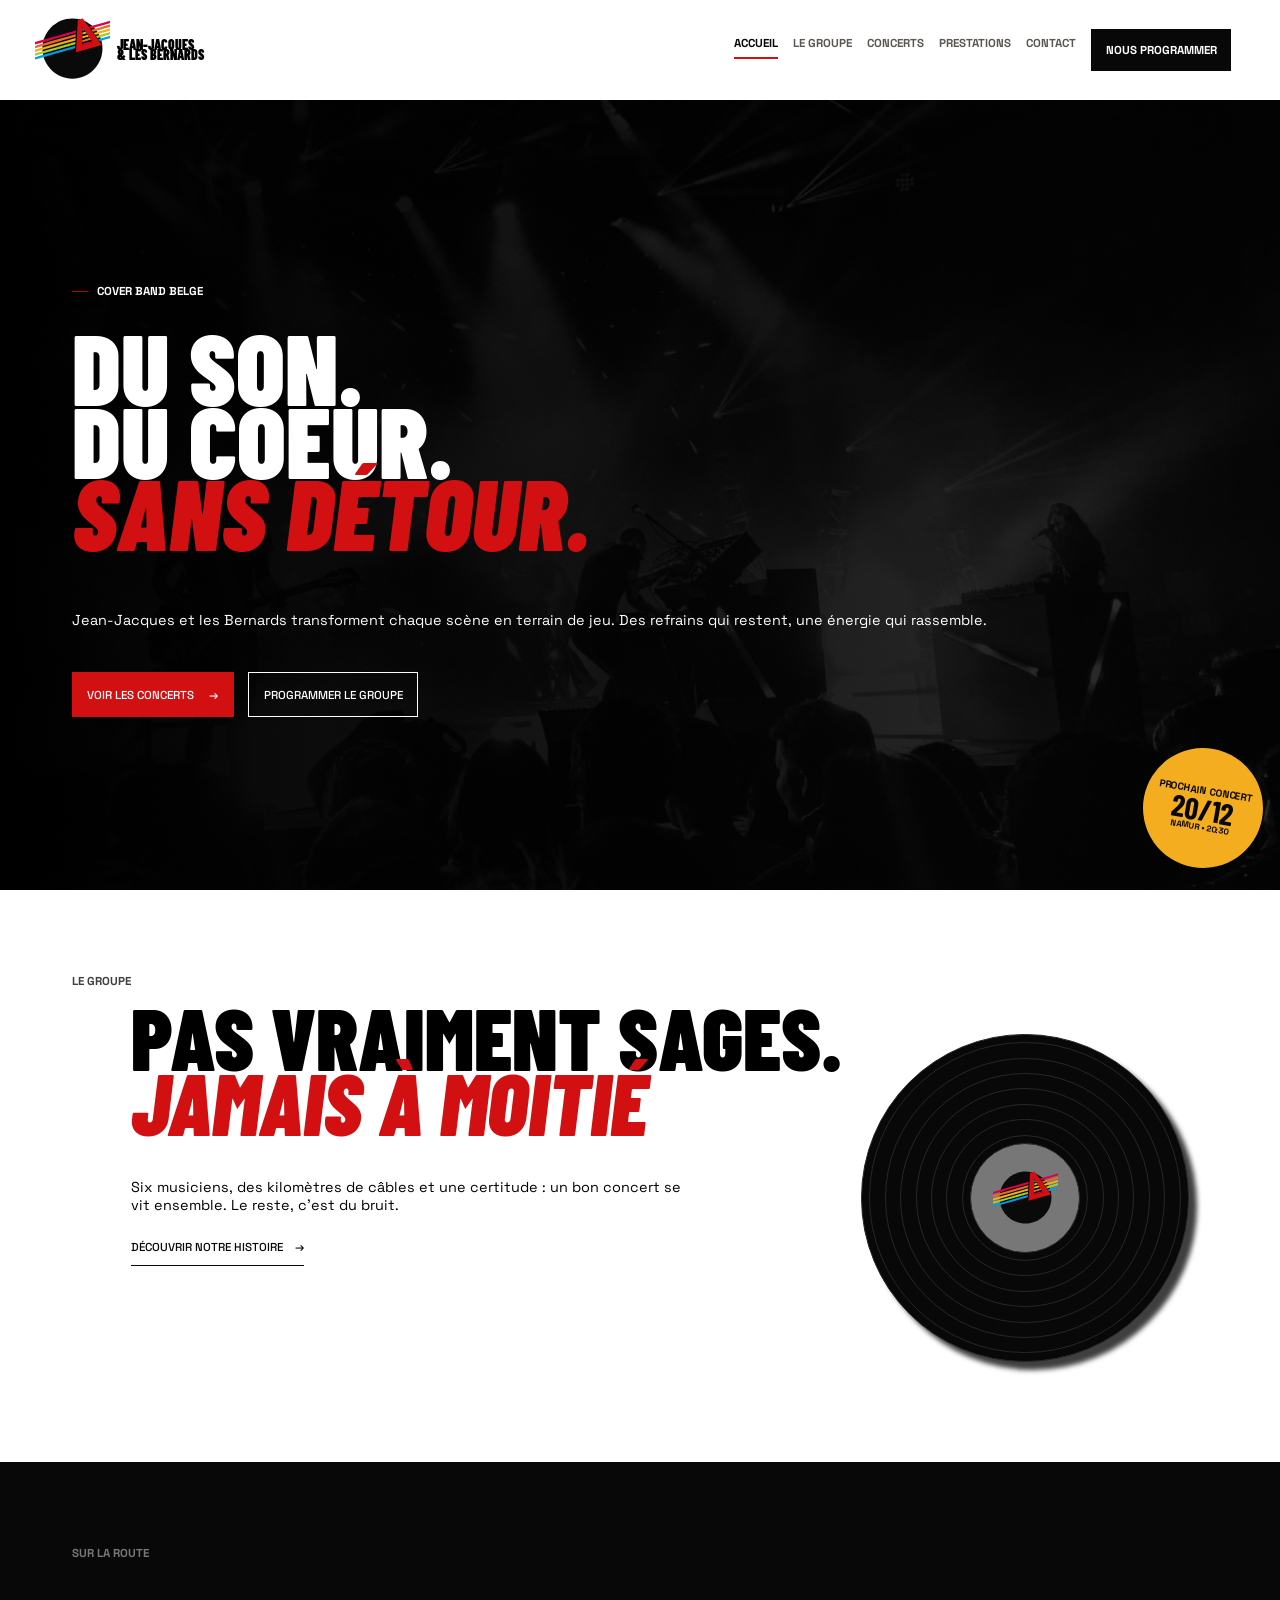
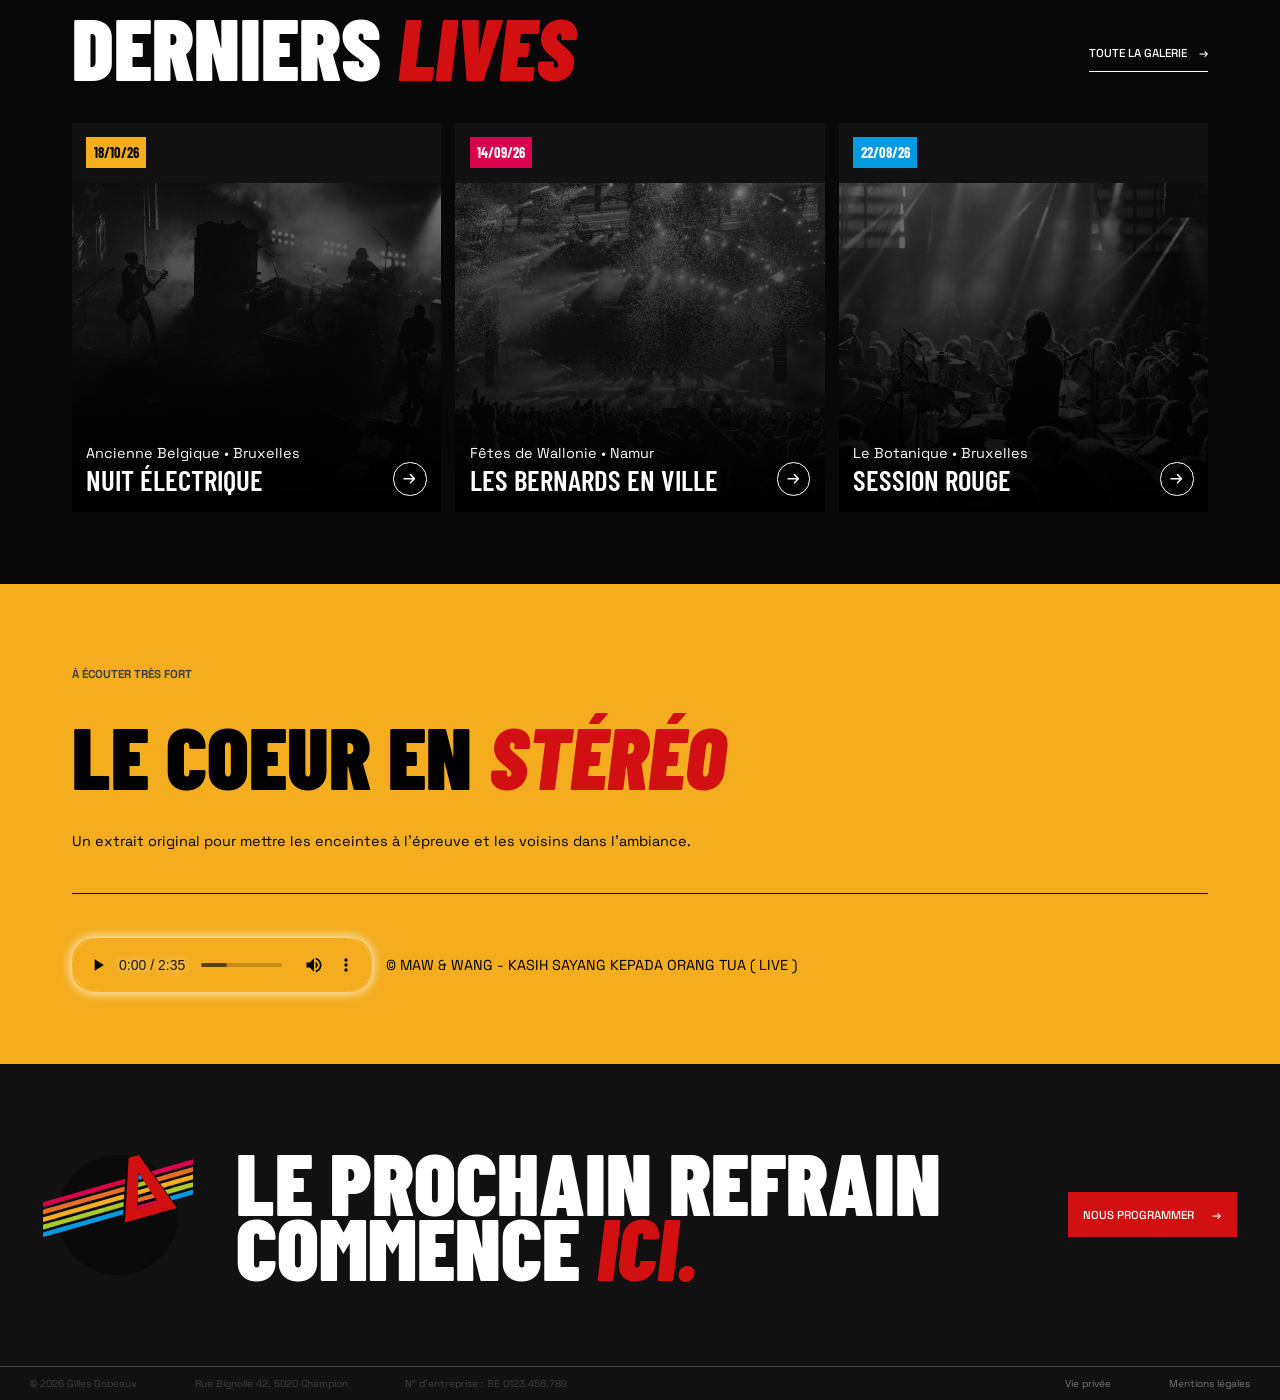
==== commit 667316b2: "Mise en place de la section sample-content avec mise en forme" ====
--- a/index.html
+++ b/index.html
@@ -210,7 +210,7 @@
 
                 <p>Un extrait original pour mettre les enceintes à l'épreuve et les voisins dans l'ambiance.</p>
                 
-                <div id="player"></div>
+                <div id="player"><audio controls src="mawang.mp3"></audio> &copy; MAW & WANG - KASIH SAYANG KEPADA ORANG TUA ( LIVE )</div>
             </div>
         </section>
     </main>
--- a/style.css
+++ b/style.css
@@ -673,6 +673,37 @@
     background: linear-gradient(to top, black, rgba(0, 0, 0, 0.5)), url(images/session-rouge-compressed.jpg) bottom / cover;
 }
 
+#sample-content h3{
+    color: var(--footer-dark-grey);
+}
+
+#sample-content p{
+    margin-bottom: 0;
+    padding-bottom: 3em;
+}
+
+#player{
+    padding-top: 3em;
+    border-top: solid 1px var(--black);
+    display: flex;
+    align-items: center;
+    gap: 1em;
+}
+
+#audio-sample{
+    background-color: var(--yellow);
+}
+
+audio{
+    border-radius: 22px;
+    background-color: var(--yellow);
+    box-shadow: 0 0px 12px var(--white);
+}
+
+audio::-webkit-media-controls-panel{
+    background-color: var(--yellow);
+}
+
 /*
 ───────────────────────────────────────────────────────────────────────────────
     ┌──────────┐
@@ -718,6 +749,10 @@
     #concerts{
         flex-direction: column;
     }
+
+    #player{
+        flex-direction: column;
+    }
 }
 
 /*Le logo trolle, on le cache, on le redimensionnera après l'implémentation des header et footer*/
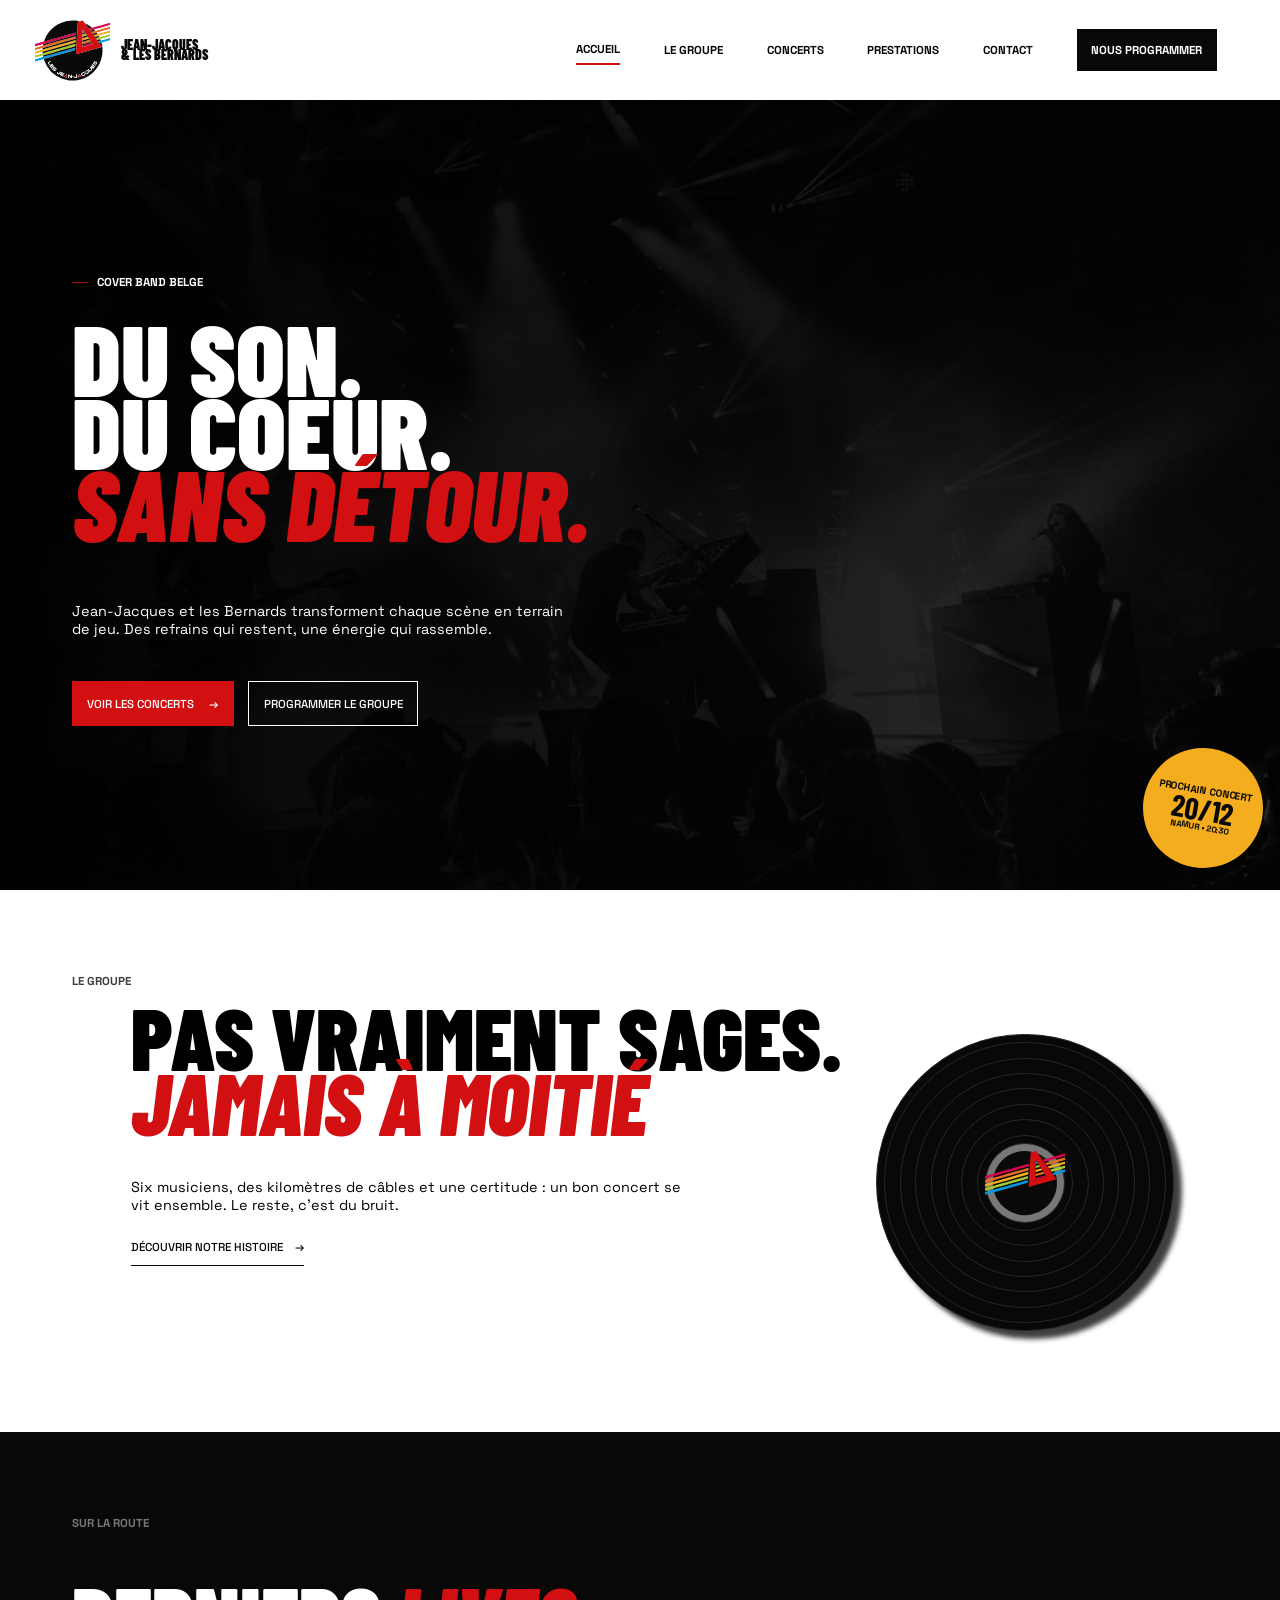
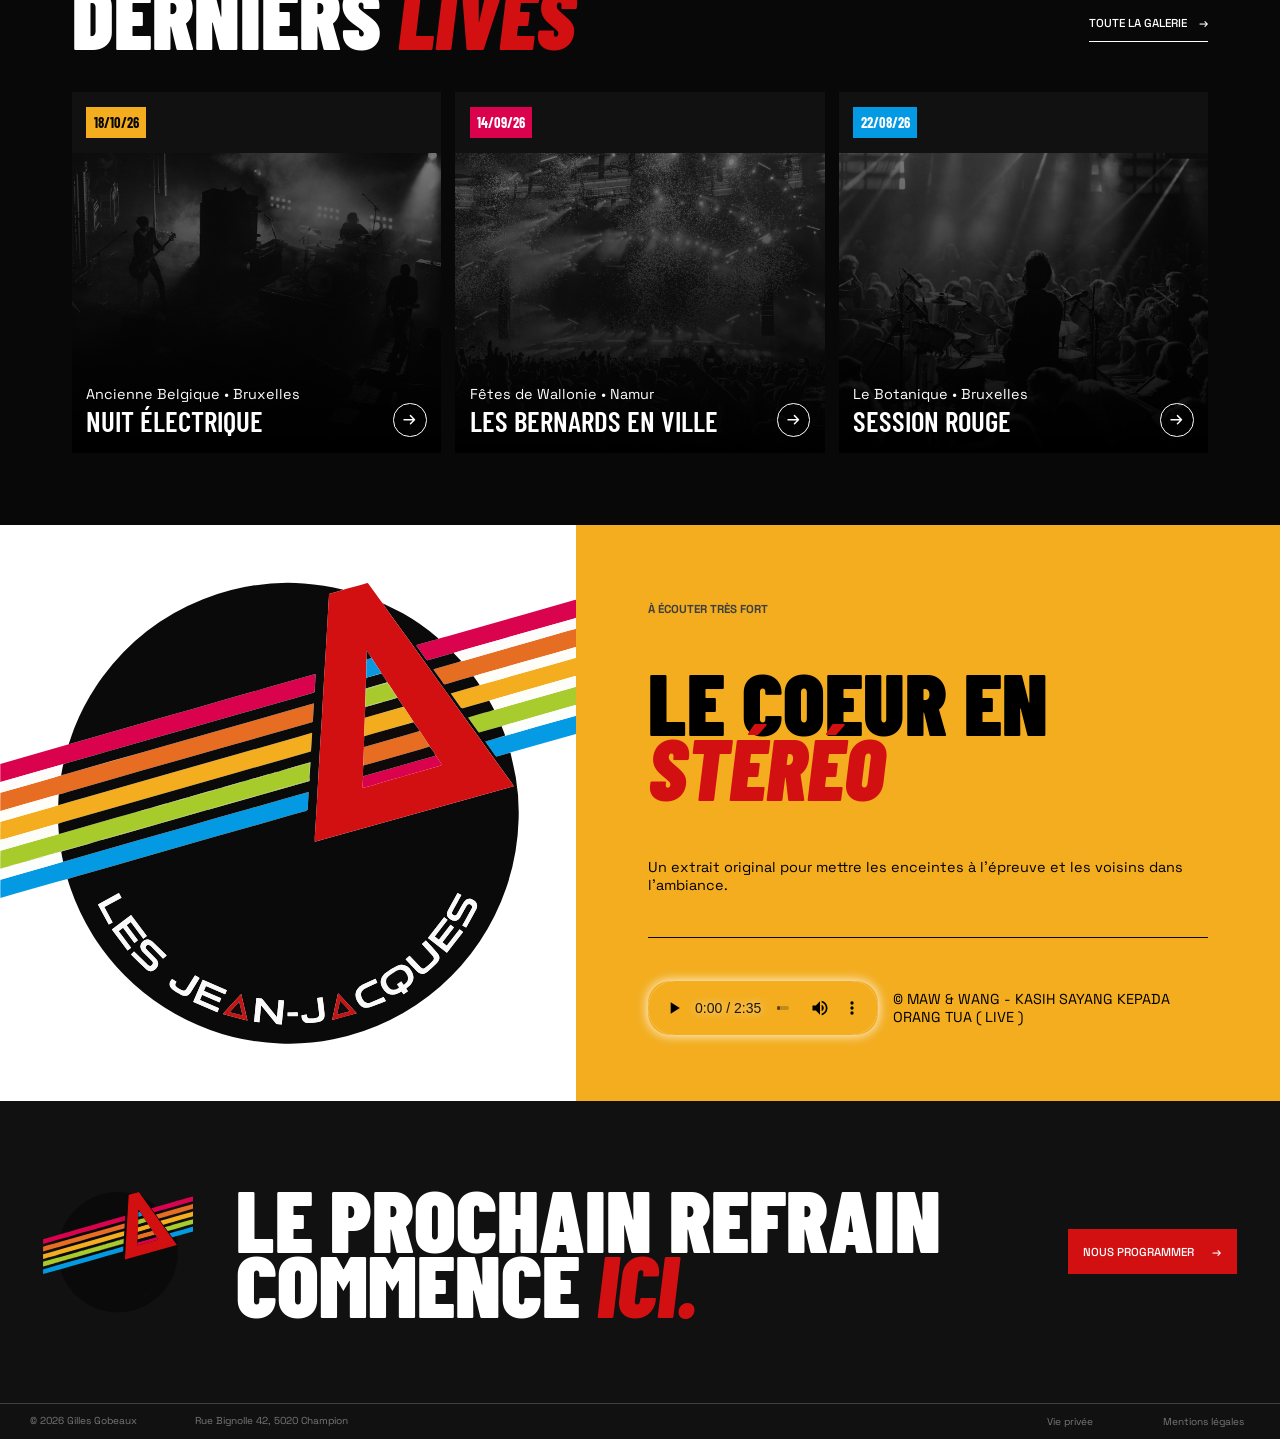
==== commit 30a54092: "Modification de la structure des dossiers pour GH pages" ====
--- a/index.html
+++ b/index.html
@@ -12,11 +12,13 @@
 </head>
 <body>
     <header>
-        <div id="logo-title">
-            <img src="images/logo-epurated-transparent.svg" alt="logo de JEAN-JACQUES & LES BERNARDS" id="header-logo">
-        </div>
+        <a href="index.html">
+            <div id="logo-title">
+                <img src="images/logo.svg" alt="logo de JEAN-JACQUES & LES BERNARDS" id="header-logo">
             <h2>JEAN-JACQUES <br> 
                 & LES BERNARDS</h2>
+            </div>
+        </a>
 
             <input type="checkbox" id="menu-toggle">
             <label for="menu-toggle" id="burger" aria-label="Menu"></label>
@@ -34,7 +36,7 @@
     </header>
 
     <main>
-        <section id="title-section">
+        <section id="title-section-main">
             <div id="title-container">
                 <h3>Cover band Belge</h3>
                 <h1>
@@ -45,10 +47,10 @@
                 <p id="subtitle">Jean-Jacques et les Bernards transforment chaque scène en terrain de jeu. Des refrains qui restent, une énergie qui rassemble.</p>
                 
                 <div id="buttons">
-                    <a class="red-button" href="/gallery.html">
+                    <a class="red-button" href="gallery.html">
                         Voir les concerts &nbsp;&nbsp;&nbsp;&nbsp;&rarr;
                     </a>
-                    <a class="transparent-button" href="/contact.html">
+                    <a class="transparent-button" href="contact.html">
                         Programmer le groupe
                     </a>
                 </div>
@@ -74,20 +76,22 @@
                 <p>
                     Six musiciens, des kilomètres de câbles et une certitude : un bon concert se vit ensemble. Le reste, c'est du bruit.
                 </p>
-                <a class="transparent-on-white-button" href="/about.html">Découvrir notre histoire &nbsp;&nbsp;&nbsp;&rarr;</a>
-            </div>
-
-            <div id="vinyl">
-                <div class="vinyl-circle" id="c1">
-                    <div class="vinyl-circle" id="c2">
-                        <div class="vinyl-circle" id="c3">
-                            <div class="vinyl-circle" id="c4">
-                                <div class="vinyl-circle" id="c5">
-                                    <div class="vinyl-circle" id="c6">
-                                        <div class="vinyl-circle" id="c7">
-                                            <div class="vinyl-circle" id="c8">
-                                                <div class="vinyl-circle" id="vinyl-center">
-                                                    <img src="images/logo-epurated-transparent.svg" alt="" srcset="">
+                <a class="transparent-on-white-button" href="about.html">Découvrir notre histoire &nbsp;&nbsp;&nbsp;&rarr;</a>
+            </div>
+
+            <div id="vinyl-container">
+                <div id="vinyl">
+                    <div class="vinyl-circle" id="c1">
+                        <div class="vinyl-circle" id="c2">
+                            <div class="vinyl-circle" id="c3">
+                                <div class="vinyl-circle" id="c4">
+                                    <div class="vinyl-circle" id="c5">
+                                        <div class="vinyl-circle" id="c6">
+                                            <div class="vinyl-circle" id="c7">
+                                                <div class="vinyl-circle" id="c8">
+                                                    <div class="vinyl-circle" id="vinyl-center">
+                                                        <img src="images/logo-epurated-transparent.svg" alt="" srcset="">
+                                                    </div>
                                                 </div>
                                             </div>
                                         </div>
@@ -106,7 +110,7 @@
             <div id="gallery-header">
                 <h2>Derniers <em>lives</em></h2>
                 <div class="button-container">
-                    <a class="transparent-on-black-button" href="/gallery.html">
+                    <a class="transparent-on-black-button" href="gallery.html">
                         Toute la galerie &nbsp;&nbsp;&nbsp;&rarr;
                     </a>
                 </div>
@@ -138,7 +142,7 @@
                         <p>Ancienne Belgique &bull; Bruxelles<br></p>
                         <p>Une salle pleine, des refrains repris au premier rang et un rappel qui s'est prolongé bien après l'heure prévue.</p>
                 
-                        <a class="contact-button" href="/contact.html">Programmer le groupe &rarr;</a>
+                        <a class="red-button" href="/contact.html">Programmer le groupe &rarr;</a>
                     </div>
                  </div>
                  <div id="concert2">
@@ -164,7 +168,7 @@
                         <p>Fêtes de Wallonie &bull; Namur<br></p>
                         <p>Une salle pleine, des refrains repris au premier rang et un rappel qui s'est prolongé bien après l'heure prévue.</p>
                 
-                        <a class="contact-button" href="/contact.html">Programmer le groupe &rarr;</a>
+                        <a class="red-button" href="/contact.html">Programmer le groupe &rarr;</a>
                     </div>
                  </div>
                  <div id="concert3">
@@ -192,7 +196,7 @@
                         <p>Le Botanique &bull; Bruxelles</p>
                         <p>Une salle pleine, des refrains repris au premier rang et un rappel qui s'est prolongé bien après l'heure prévue.</p>
                 
-                        <a class="contact-button" href="/contact.html">Programmer le groupe &rarr;</a>
+                        <a class="red-button" href="/contact.html">Programmer le groupe &rarr;</a>
                     </div>
                  </div>
             </div>
@@ -200,7 +204,7 @@
 
         <section id="audio-sample">
             <div id="sample-logo">
-                <img src="/images/logo.svg" alt="Logo de Jean-Jacques & Les Bernards">
+                <img src="images/logo.svg" alt="Logo de Jean-Jacques & Les Bernards">
             </div>
 
             <div id="sample-content">
@@ -224,19 +228,137 @@
                 Commence <em>ici.</em>
             </h2>
 
-            <a href="/contact.html" class="red-button">Nous programmer &nbsp;&nbsp;&nbsp;&nbsp; &rarr;</a>
+            <a href="contact.html" class="red-button">Nous programmer &nbsp;&nbsp;&nbsp;&nbsp; &rarr;</a>
         </div>
 
         <div id="legal-mentions">
             <ul>
                 <li>&copy; 2026 Gilles Gobeaux</li>
                 <li>Rue Bignolle 42, 5020 Champion</li>
-                <li>N° d'entreprise : BE 0123.456.789</li>
             </ul>
             <ul id="links">
-                <li><a href="">Vie privée</a></li>
-                <li><a href="">Mentions légales</a></li>
+                <li>
+                    <button popovertarget="pot-privacy" popovertargetaction="toggle">
+                        Vie privée
+                    </button>
+                </li>
+                <li>
+                    <button popovertarget="pot-legal-mentions" popovertargetaction="toggle">
+                        Mentions légales
+                    </button>
+                </li>
             </ul>
+        </div>
+
+        <div id="pot-privacy" class="pot-legal" popover="">
+            <div class="test"><button class="pot-close-button" popovertarget="pot-privacy" popovertargetaction="hide">X</button></div>
+            
+            <div class="pot-second-half">
+                <h3>Dernière mise à jour : 20/11/26</h3>
+                
+                <h2>Vie privée</h2>
+                
+                <h3>Responsable du traitement</h3>
+
+                <p>
+                    Gilles Gobeaux, pour le groupe Jean-Jacques & les Bernards <br> 
+                Rue Monplaisir 13, 7972 Ellignies Ste Anne – Gilles.Gobeaux@gmail.com – +32493578917
+                </p>
+
+                <h3>Données collectées</h3>
+
+                <p>
+                    Via le formulaire de contact : nom, adresse e-mail, numéro de téléphone (facultatif), type d'évènement et contenu du message. <br>
+                    Via un e-mail ou un appel direct : les données que vous choisissez de nous transmettre.
+                </p>
+
+                <h3>Finalité</h3>
+
+                <p>
+                    Ces données servent uniquement à répondre à votre demande et, le cas échéant, à préparer une offre et organiser la prestation. Elles ne sont jamais vendues, louées ni utilisées à des fins publicitaires.
+                </p>
+
+                <h3>Base légale</h3>
+
+                <p>
+                    Le traitement est nécessaire à l'exécution de mesures précontractuelles prises à votre demande (article 6.1.b du RGPD). Si une prestation est conclue, certaines données sont conservées pour respecter nos obligations comptables et fiscales (article 6.1.c).
+                </p>
+
+                <h3>Destinataires</h3>
+
+                <p>
+                    Les membres du groupe chargés du booking, ainsi que nos prestataires techniques : Guyteub pages et Formspree (parce que pourquoi pas ?). <br>
+                    Ces prestataires agissent uniquement sur nos instructions.
+                </p>
+
+                <h3>Durée de conservation</h3>
+
+                <p>
+                    Sans suite donnée à votre demande : 6 mois après notre dernier échange. <br>
+                    Si une prestation est conclue : pendant la durée imposée par la législation comptable et fiscale pour les documents liés à la facturation.
+                </p>
+
+                <h3>Vos droits</h3>
+
+                <p>
+                    Vous pouvez demander l'accès à vos données, leur rectification, leur effacement, la limitation du traitement, vous y opposer ou demander leur portabilité, en écrivant à <a href="mailto:RogerJacule@gmail.com">RogerJacule@gmail.com</a>. Nous répondons dans un délai d'un mois (ou pas). <br>
+                    Vous pouvez également introduire une plainte auprès de l'Autorité de protection des données : <a href="http://www.autoriteprotectiondonnees.be">www.autoriteprotectiondonnees.be</a>.
+                </p>
+
+                <h3>Cookies</h3>
+
+                <p>
+                    Ce site n'utilise aucun cookie de suivi, de statistiques ou de publicité.
+                </p>
+            </div>
+        </div>
+        <div id="pot-legal-mentions" class="pot-legal" popover="">
+            <div class="test"><button class="pot-close-button" popovertarget="pot-legal-mentions" popovertargetaction="hide">X</button></div>
+            
+            <div class="pot-second-half">
+                <h3>Dernière mise à jour : 20/11/26</h3>
+                
+                <h2>Mentions légales</h2>
+
+                <h3>Éditeur du site</h3>
+
+                <p>
+                    Gilles Gobeaux, pour le groupe Jean-Jacques & les Bernards (association de fait) <br>
+                    Rue Monplaisir 13, 7972 Ellignies Ste Anne <br>
+                    E-mail : Gilles.Gobeaux@gmail.com – Téléphone : +32493578917
+                </p>
+
+                <h3>Responsable de la publication</h3>
+
+                <p>Gilles Gobeaux</p>
+
+                <h3>Hébergement</h3>
+                
+                <p>Guyteub Pages</p>
+
+                <h3>Réalisation</h3>
+                
+                <p>Conception et développement : Gilles Gobeaux</p>
+
+                <h3>Propriété intellectuelle</h3>
+
+                <p>
+                    Les textes, photographies, logos et éléments graphiques de ce site appartiennent au groupe Jean-Jacques & les Bernards ou à Figma. Toute reproduction sans autorisation préalable est interdite. <br>
+                    Les morceaux interprétés sont des reprises : les droits sur les œuvres originales appartiennent à leurs auteurs, compositeurs et éditeurs.
+                </p>
+
+                <h3>Responsabilité</h3>
+
+                <p>
+                    Les informations de ce site (dates, formules, contenu des prestations) sont données à titre indicatif et peuvent être modifiées. Les liens vers des sites externes n'engagent pas la responsabilité de l'éditeur.
+                </p>
+
+                <h3>Droit applicable</h3>
+
+                <p>
+                    Ce site est soumis au droit belge.
+                </p>
+            </div>
         </div>
     </footer>
 </body>
--- a/style.css
+++ b/style.css
@@ -33,7 +33,9 @@
     --header-height : 100px;
 }
 
-
+*, *::before, *::after {
+    box-sizing: border-box;
+}
 
 html{
     font-family: 'Space Grotesk';
@@ -75,6 +77,7 @@
 }
 
 .red-button, .red-button a:visited{
+    display: inline-block;
     background-color: var(--red);
     color: var(--white);
     text-transform: uppercase;
@@ -85,6 +88,7 @@
     margin-left: auto;
     border: solid 1px var(--red);
     white-space: nowrap;
+    width: fit-content;
 }
 
 .transparent-button, .transparent-button a:visited{
@@ -133,13 +137,15 @@
     white-space: nowrap;
 }
 
-a:hover, 
+a:hover,
+.pot-close-button:hover, 
 .transparent-on-white-button:hover, 
 .transparent-on-black-button:hover{
     scale: 1.05;
 }
 
-a, 
+a,
+.pot-close-button:hover, 
 .transparent-on-white-button, 
 .transparent-on-black-button{
     transition: scale 0.2s ease;
@@ -169,11 +175,22 @@
     font-size: 1.2em;
 }
 
+header :is(a:visited, a){
+    text-decoration: none;
+    color: var(--black);
+}
+
 header nav ul{
     display: flex;
     gap: 15px;
     padding: 0 1rem 0 1rem;
     margin: 0;
+}
+
+#logo-title{
+    display: flex;
+    align-items: center;
+    gap: 1em;
 }
 
 #logo-title img{
@@ -196,7 +213,12 @@
     color: var(--inactive-page);
     padding-top: 0.5rem;
     padding-bottom: 0.5rem;
-    display: inline-block;
+}
+
+header nav li{
+    display: flex;
+    align-items: center;
+    padding: 1rem;
 }
 
 #this-page a, #this-page a:visited, nav ul li a:hover{
@@ -257,6 +279,10 @@
 
     nav ul li{
         padding: 0.5rem;
+    }    
+
+    header nav li :is(a:visited, a:hover, a){
+        color: var(--white);
     }
 
     #this-page{        
@@ -327,7 +353,7 @@
 
 #legal-mentions{
     border-top: 1px solid var(--footer-dark-grey);
-    color: var(--footer-dark-grey);
+    color: var(--footer-light-grey);
     padding-left: 3em;
     padding-right: 3em;
     font-size: 0.7em;
@@ -350,6 +376,23 @@
 #links a, #links a:visited{
     color: var(--footer-light-grey);
     text-decoration: none;
+}
+
+.pot-legal{
+    max-height: 95dvh;
+    overflow-y: auto;
+}
+
+.pot-legal :is(a, a:visited){
+    color: var(--red);
+}
+
+footer button{
+    font-family: 'Space Grotesk';
+    background-color: var(--footer-bg-color);
+    color: var(--footer-light-grey);
+    border: none;
+    font-size: 1em;
 }
 
 /*
@@ -430,7 +473,7 @@
     margin-top: 3em;
 } 
 
-#title-section{
+#title-section-main{
     align-items: center;
     background-color: var(--black);
     color: var(--white);
@@ -445,7 +488,31 @@
     padding-bottom: 0;
 }
 
-#title-section h3::before{
+#title-section-main p{
+    max-width: 500px;
+}
+
+#title-section{
+    align-items: flex-start;
+    background-color: var(--black);
+    color: var(--white);
+    display: flex;
+    flex-direction: column;
+    position: relative;
+    background-position: right;
+    background-repeat: no-repeat;
+    padding-top: 5em;
+    padding-bottom: 5em;
+}
+
+#title-section p{
+    font-weight: 100;
+    margin-top: 1em;
+    margin-bottom: 0;
+    max-width: 500px;
+}
+
+#title-section h3::before, #title-section-main h3::before{
     content: "──\00A0\00A0\00A0";
     font-weight: 900;
     color: var(--red);
@@ -498,9 +565,13 @@
     align-items: center;
     justify-content: center;
     margin-top: 5rem;
+    margin-bottom: 2em;
+    animation: tourne 8s linear infinite;
+}
+
+#vinyl-container{
     margin-left: auto;
     margin-right: auto;
-    margin-bottom: 2em;
 }
 
 @keyframes tourne {
@@ -524,14 +595,19 @@
 
 #c1{    
     box-shadow: 8px 8px 5px var(--footer-dark-grey);
-    animation: tourne 8s linear infinite;
+    animation: tourne 2s linear infinite paused;
+}
+
+#c1:hover{    
+    box-shadow: 8px 8px 5px var(--footer-dark-grey);
+    animation-play-state: running;
 }
 
 #vinyl-center{
     background-color: var(--footer-light-grey);
     color: var(--white);
-    width: 65px;
-    height: 65px;
+    width: 80px;
+    height: 80px;
     text-align: center;
     font-family: 'Barlow Condensed';
     font-weight: 900;
@@ -540,8 +616,8 @@
 }
 
 #vinyl-center img{
-    height: 65px;
-    width: 65px;
+    height: 80px;
+    width: 80px;
 }
 
 #gallery{
@@ -673,6 +749,102 @@
     background: linear-gradient(to top, black, rgba(0, 0, 0, 0.5)), url(images/session-rouge-compressed.jpg) bottom / cover;
 }
 
+#pot-concert-1,
+#pot-concert-2,
+#pot-concert-3,
+#pot-concert-4,
+#pot-concert-5,
+#pot-concert-6{
+    border: none;
+    background-color: var(--black);
+    padding: 0px;
+    color: var(--white);
+    box-shadow: 0 0 5px var(--white);
+}
+
+#pot-concert-1:popover-open,
+#pot-concert-2:popover-open,
+#pot-concert-3:popover-open,
+#pot-concert-4:popover-open,
+#pot-concert-5:popover-open,
+#pot-concert-6:popover-open{
+    display: flex;
+}
+
+.pot-concert-first-half{
+    flex: 1;
+    height: 400px;
+}
+
+.pot-second-half{
+    flex: 1;
+}
+
+.pot-close-button{
+    display: inline-flex;
+    align-items: center;
+    justify-content: center;
+    background-color: var(--red);
+    color: var(--white);
+    font-family: 'Space Grotesk';
+    font-weight: 900;
+    padding: 1em;
+    border: none;
+    width: 40px;
+    height: 40px;
+}
+
+.pot-concert-first-half, .pot-second-half{
+    padding: 1em;
+}
+
+#pot-concert-1 .pot-concert-first-half,
+#pot-concert-2 .pot-concert-first-half,
+#pot-concert-3 .pot-concert-first-half,
+#pot-concert-4 .pot-concert-first-half,
+#pot-concert-5 .pot-concert-first-half,
+#pot-concert-6 .pot-concert-first-half{
+    height: auto;
+    background-size: cover;
+    background-position: center;
+}
+
+#pot-concert-1 .pot-concert-first-half{
+    background-image: url(images/nuit-électrique-compressed.jpg);
+}
+
+#pot-concert-2 .pot-concert-first-half{
+    background-image: url(images/les-bernards-en-ville-compressed.jpg);
+}
+
+#pot-concert-3 .pot-concert-first-half{
+    background-image: url(images/session-rouge-compressed.jpg);
+}
+
+#pot-concert-4 .pot-concert-first-half{
+    background-image: url(images/on-remet-le-son-compressed.jpg);
+}
+
+#pot-concert-5 .pot-concert-first-half{
+    background-image: url(images/dans-la-boite-compressed.jpg);
+}
+
+#pot-concert-6 .pot-concert-first-half{
+    background-image: url(images/cordes-sensibles-compressed.jpg);
+}
+
+#sample-content{
+    flex: 0 0 55%;
+    display: flex;
+    flex-direction: column;
+    justify-content: center;
+    align-self: stretch;
+    padding-inline: 5em;
+    background-color: var(--yellow);
+    min-width: none;
+    box-sizing: border-box;
+}
+
 #sample-content h3{
     color: var(--footer-dark-grey);
 }
@@ -691,7 +863,27 @@
 }
 
 #audio-sample{
-    background-color: var(--yellow);
+    display: flex;
+    align-items: flex-start;
+    padding: 0;
+    height: fit-content;
+}
+
+#sample-logo{
+    flex: 0 0 45%;
+    min-width: 0;
+    aspect-ratio: 1;
+    display: flex;
+    align-items: center;
+    justify-content: center;
+    overflow: hidden;
+}
+
+#sample-logo img{
+    display: block;
+    height: auto;
+    max-height: 100%;
+    object-fit: contain;
 }
 
 audio{
@@ -702,6 +894,479 @@
 
 audio::-webkit-media-controls-panel{
     background-color: var(--yellow);
+}
+
+#about-photo{
+    padding-left: 0;
+    padding-right: 0;
+    display: flex;
+    flex-direction: column;
+    align-items: center;
+    padding-bottom: 0;
+    margin-bottom: -15em;
+}
+
+#about-photo img{
+    display: block;
+    translate: 0 -8rem;
+    height: auto;
+    width: 80%;
+    filter: grayscale(100%);
+}
+
+#about-photo-text{
+    translate: 0 -6rem;
+    width: 80%;
+    justify-content: flex-end;
+    display: flex;
+    flex-direction: row;
+}
+
+#about-photo-text #numbers{
+    font-family: 'Barlow Condensed';
+    font-size: 6em;
+    font-weight: 900;
+    color: var(--yellow);
+    translate: 0 -1em;
+}
+
+#history{
+    display: flex;
+    width: 80%;
+    margin-left: auto;
+    margin-right: auto;
+}
+
+#history h1{
+    color: var(--black);
+    font-size: 3.5em;
+}
+
+#history #article-container{
+    flex: 2;
+    padding-right: 3em;
+}
+
+#history #article-container p{
+    font-size: 1.2em;
+    margin-bottom: 0;
+}
+
+#history h3{
+    color: var(--footer-dark-grey);
+    flex: 0.6;
+}
+
+#history figure{
+    display: flex;
+    flex-direction: column;
+    flex: 1;
+    gap: 1em;
+    margin: 0;
+    padding: 2em;
+    border-left: solid 5px var(--red);
+}
+
+#history blockquote{
+    font-family: 'Barlow Condensed';
+    text-transform: uppercase;
+    font-weight: 900;
+    font-size: 2em;
+    margin: 0;
+}
+
+#history figcaption{
+    text-transform: uppercase;
+    font-size: 0.75em;
+    color: var(--footer-dark-grey);
+}
+
+#history figcaption::before{
+    content: "──\00A0\00A0\00A0";
+}
+
+.services#title-section{
+    flex-direction: row;
+    align-items: flex-end;
+}
+
+#titles{
+    flex: 0 0 66%;
+}
+
+#values ol, #formulas ol, #includes ol{
+    display: flex;
+    flex-direction: row;
+    padding: 0;
+    list-style-position: inside;
+    list-style-type: decimal-leading-zero;
+}
+
+#values li{
+    padding: 3em;
+    border-top: solid 1px #ccc;
+    border-bottom: solid 1px #ccc;
+    font-family: 'Barlow Condensed';
+    color: var(--red);
+    font-weight: 900;
+}
+
+#values .value-title{
+    padding-top: 0.75em;
+    padding-bottom: 0.75em;
+}
+
+.value-title{
+    color: var(--black);
+    font-size: 2.5em;
+    text-transform: uppercase;
+    font-weight: 600;
+}
+
+.value-description{    
+    font-family: 'Space Grotesk';
+    color: var(--footer-dark-grey);
+    font-weight: 100;
+}
+
+#values #second{
+    border: solid 1px #ccc;
+}
+
+#lives{
+    display: grid;
+    grid-template-columns: repeat(6, 1fr);
+    gap: 1rem;
+}
+
+#lives h2{
+    font-size: 5em;
+}
+
+.live-card{
+    display: flex;
+    flex-direction: column;
+    background-color: var(--black);
+    height: 400px;background-size: cover;
+    background-position: center; 
+    transition: all 0.5s ease;   
+    filter: grayscale(100%);
+}
+
+.live-card:hover{
+    filter: grayscale(0%);
+}
+
+.live-card:has(.concert-arrow:hover){
+    scale: 1.02;
+}
+
+.live-card .concert-place,
+.live-card .concert-title{
+    color: var(--white);
+}
+
+#lc1, #lc6{grid-column: span 2;}
+
+#lc3, #lc4{grid-column: span 3;}
+
+#lc2, #lc5{grid-column: span 4;}
+
+.live-card .date{
+    font-family: 'Barlow Condensed';
+    font-weight: 700;
+    padding: 0.5em;
+    margin-bottom: 4em;
+    width: fit-content;
+    margin: 1em;
+    background-color: var(--yellow);
+    color: var(--black);
+}
+
+.live-card .concert-content{
+    display: flex;
+    flex-direction: row;
+    align-items: end;
+    flex: 1;
+}
+
+#lives .pot-concert-first-half{
+    flex: 1;
+    box-sizing: border-box;
+}
+
+#lives .pot-second-half{
+    flex: 0 0 45%;
+    padding: 3em;
+    min-width: none;
+}
+
+#lives .pot-second-half p{
+    margin-bottom: 1em;
+    margin-top: 0;
+    min-width: none;
+    overflow-wrap: break-word;
+}
+
+#lives .red-button{
+    margin-top: 2em;
+}
+
+
+#lc1{background-image: url(images/nuit-électrique-compressed.jpg);}
+
+#lc2{background-image: url(images/les-bernards-en-ville-compressed.jpg);}
+
+#lc3{background-image: url(images/session-rouge-compressed.jpg);}
+
+#lc4{background-image: url(images/on-remet-le-son-compressed.jpg);}
+
+#lc5{background-image: url(images/dans-la-boite-compressed.jpg);}
+
+#lc6{background-image: url(images/cordes-sensibles-compressed.jpg);}
+
+#lives #pot-concert-1,
+#lives #pot-concert-2,
+#lives #pot-concert-3,
+#lives #pot-concert-4,
+#lives #pot-concert-5,
+#lives #pot-concert-6{
+    height: 600px;
+    width: 80%;
+}
+
+#formulas ol{
+    flex-direction: column;
+    gap: 1em;
+}
+
+#formulas li{
+    padding: 2rem;
+}
+
+#formulas li::marker{
+    font-size: 2em;
+    font-weight: 800;
+}
+
+.formula-title{
+    font-size: 4em;
+    font-weight: 600;
+
+}
+
+#formulas li::marker, #formulas .formula-title{
+    font-family: 'Barlow Condensed';
+}
+
+#formulas li .formula-intro, #formulas li .formula-description{
+    font-family: 'Space Grotesk';
+}
+
+.formula-title, .formula-intro{
+    text-transform: uppercase;
+}
+
+.formula-intro, .formula-title, .formula-description{
+    padding-inline: 5rem;
+    translate: 0 -1.4rem;
+}
+
+#formula1{
+    background-color: var(--pink);
+    color: var(--white);
+}
+
+#formula2{
+    background-color: var(--orange);
+    color: var(--white);
+}
+
+#formula3{
+    background-color: var(--green);
+    color: var(--black);
+}
+
+#includes{
+    display: flex;
+    justify-content: space-between;
+}
+
+#includes h3{color: var(--footer-dark-grey);}
+
+#includes ol{
+    flex: 0 0 75%;
+    display: grid;
+    grid-template-columns: repeat(2, 1fr);
+    column-gap: 0;
+    padding-left: 5em;
+    justify-items: stretch;
+}
+
+#includes li{
+    grid-column: span 1;
+    padding-block: 2em;
+    border-top: 1px solid var(--footer-light-grey); 
+    font-size: 1em;   
+    width: auto;
+}
+
+#includes li::marker{
+    color: var(--red);
+}
+
+#contact-super-section{
+    background-color: var(--black);
+    display: grid;
+    grid-template-columns: repeat(3, minmax(0, 1fr));
+    padding-bottom: 5em;
+}
+
+#contact-super-section section{
+    padding-top: 0;
+}
+
+#services-contact{
+    margin-inline: 5vw;
+    margin-bottom: 5em;
+    padding-inline: 4em;
+    background-color: var(--footer-bg-color);
+}
+
+#services-contact h2{
+    color: var(--white);
+    font-size: 4em;
+}
+
+#form-section{
+    background-color: var(--black);
+    color: var(--white);
+    grid-column: span 2;
+}
+
+#contact-informations{
+    grid-column: span 1;
+    color: var(--white);
+    border-left: 1px solid var(--footer-dark-grey);
+    background-color: var(--black);
+}
+
+legend{
+    text-transform: uppercase;
+    color: var(--yellow);
+    font-weight: 400;
+    padding: 1em;
+}
+
+fieldset{
+    display: grid;
+    grid-template-columns: repeat(2, 1fr);
+    gap: 1em;
+    border-color: var(--footer-dark-grey);
+    border-width: 1px;
+}
+
+form :is(#name, #mail, #phone, #event-type){
+     grid-column: span 1;
+}
+
+form :is(#message, #data-acceptation){
+    grid-column: span 2;
+    border: none;
+}
+
+input, select, textarea{
+    margin-top: 1em;
+    display: block;
+    width: 100%;
+    height: 4em;
+    background-color: var(--black);
+    color: var(--white);
+    font-family: 'Space Grotesk';
+    font-weight: 500;
+    border: none;
+}
+
+label{
+    border-bottom: 1px solid var(--footer-dark-grey);
+    text-transform: uppercase;
+    font-weight: 500;
+    font-size: 1em;
+}
+
+textarea{
+    height: 8em;
+    border-bottom: 1px solid var(--footer-dark-grey);
+}
+
+#data-acceptation{
+    display: flex;
+    align-items: center;
+}
+
+#data-acceptation input{
+    height: 1.3em;
+    width: 1.3em;
+    accent-color: var(--pink);
+    margin: 0;
+    margin-right: 0.5em;
+}
+
+#data-acceptation label{
+    border: none;
+    font-weight: 200;
+    color: var(--footer-light-grey);
+    text-transform: none;
+    font-size: 0.8em;
+}
+
+fieldset .red-button{
+    margin-left: 0;
+}
+
+#contact-informations h2{
+    font-size: 3em;
+    font-weight: 500;
+}
+
+#contact-informations :is(a, a:visited){
+    text-decoration: none;
+}
+
+#contact-informations .field-details small{
+    text-transform: uppercase;
+    color: var(--footer-light-grey);
+    font-size: 0.8em;
+    font-weight: 500;
+}
+
+#contact-informations .field-details p{
+    color: var(--white);
+}
+
+#contact-informations img{
+    height: auto;
+    width: 100%;
+}
+
+.contact-fields{
+    display: flex;
+    gap: 1em;
+    margin-block: 1em;
+}
+
+.field-details{
+    width: 100%;
+}
+
+.field-details p{
+    margin-block: 0.5em;
+}
+
+.contact-fields svg{
+    height: 1.5em;
+    color: var(--yellow);
+    min-width: 1.5em;
 }
 
 /*
@@ -750,10 +1415,124 @@
         flex-direction: column;
     }
 
+    #pot-concert-1:popover-open,
+    #pot-concert-2:popover-open,
+    #pot-concert-3:popover-open,
+    #pot-concert-4:popover-open,
+    #pot-concert-5:popover-open,
+    #pot-concert-6:popover-open{
+        flex-direction: column;
+    }
+
+    #pot-concert-1,
+    #pot-concert-2,
+    #pot-concert-3,
+    #pot-concert-4,
+    #pot-concert-5,
+    #pot-concert-6{
+        height: 600px;
+    }
+
+    #audio-sample{
+        flex-direction: column;
+    }
+    
+    #sample-content{
+        padding-block: 1em;
+        padding-inline: 2em;        
+    }
+
+    #sample-logo{
+        flex: none;
+        width: 100%;
+    }
+
     #player{
         flex-direction: column;
     }
-}
-
+
+    #about-photo{
+        margin-bottom: -5em;
+    }
+
+    #about-photo img{
+        translate: 0 -4rem;
+        width: 95%;
+    }
+
+    #about-photo-text{
+        width: 97%;
+        translate: 0 -1em;
+    }
+
+    #about-photo-text #numbers{
+        translate: 0 -1.15em;
+    }
+
+    #history{
+        flex-direction: column;
+    }
+
+    #history figure{
+        padding-top: 0;
+        padding-bottom: 0;
+        margin-top: 2em;
+    }
+
+    #values ol{
+        flex-direction: column;
+    }
+
+    #values #second{
+        border: none;
+    }
+
+    #lives{
+        display: flex;
+        flex-direction: column;
+    }
+
+    #lives #pot-concert-1,
+    #lives #pot-concert-2,
+    #lives #pot-concert-3,
+    #lives #pot-concert-4,
+    #lives #pot-concert-5,
+    #lives #pot-concert-6{
+        height: 100%;
+        width: 97%;
+        flex: 1;
+    }
+
+    #lives #pot-concert-first-half{
+        flex: 1;
+    }
+
+    #lives #pot-second-half{
+        flex: 1;
+    }
+
+    #includes{
+        flex-direction: column;
+    }
+    
+    #includes ol{
+        display: flex;
+        flex-direction: column;
+        row-gap: 1rem;
+    }
+
+    #includes li{
+        padding-inline: 0;
+        padding-block: 1em;
+    }
+
+    form :is(#name, #mail, #phone, #event-type){
+     grid-column: span 2;
+}
+
+    #contact-super-section{
+        display: flex;
+        flex-direction: column;
+    }
+}
 /*Le logo trolle, on le cache, on le redimensionnera après l'implémentation des header et footer*/
-#sample-logo{display: none;}
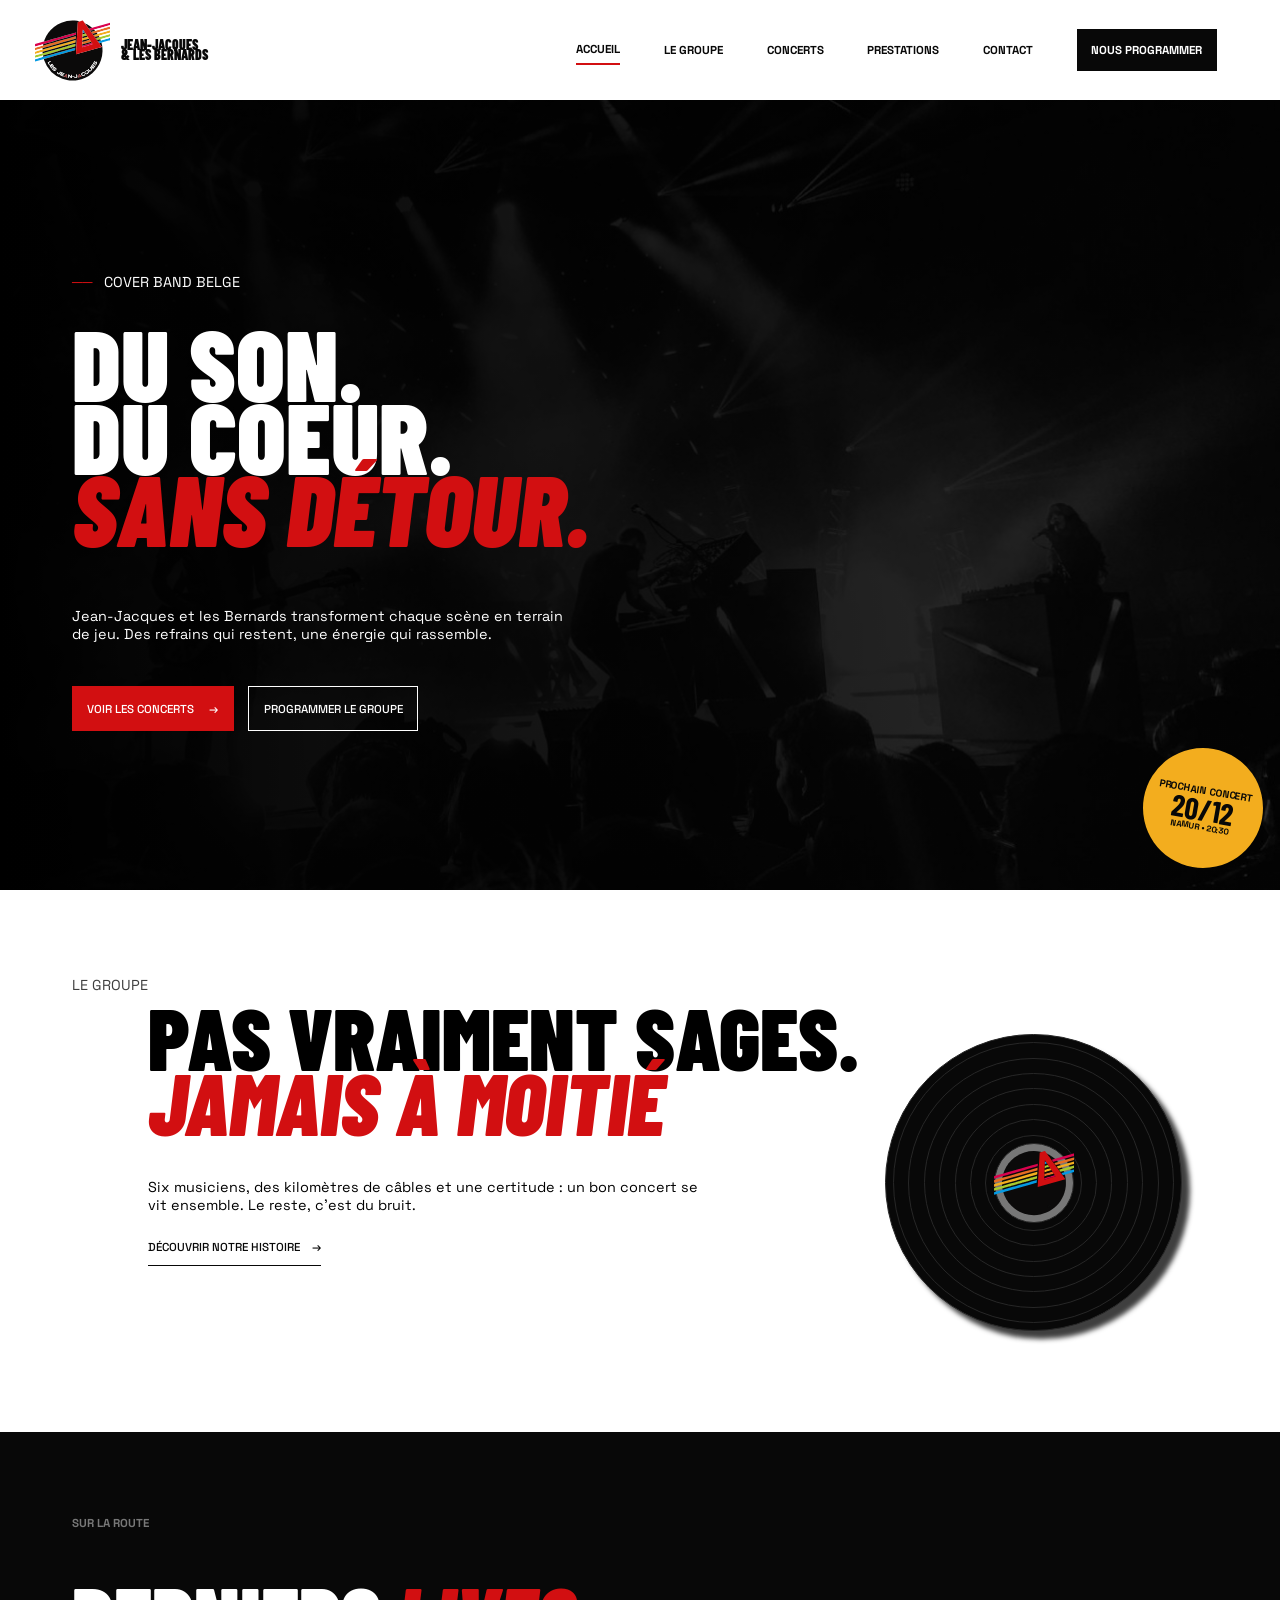
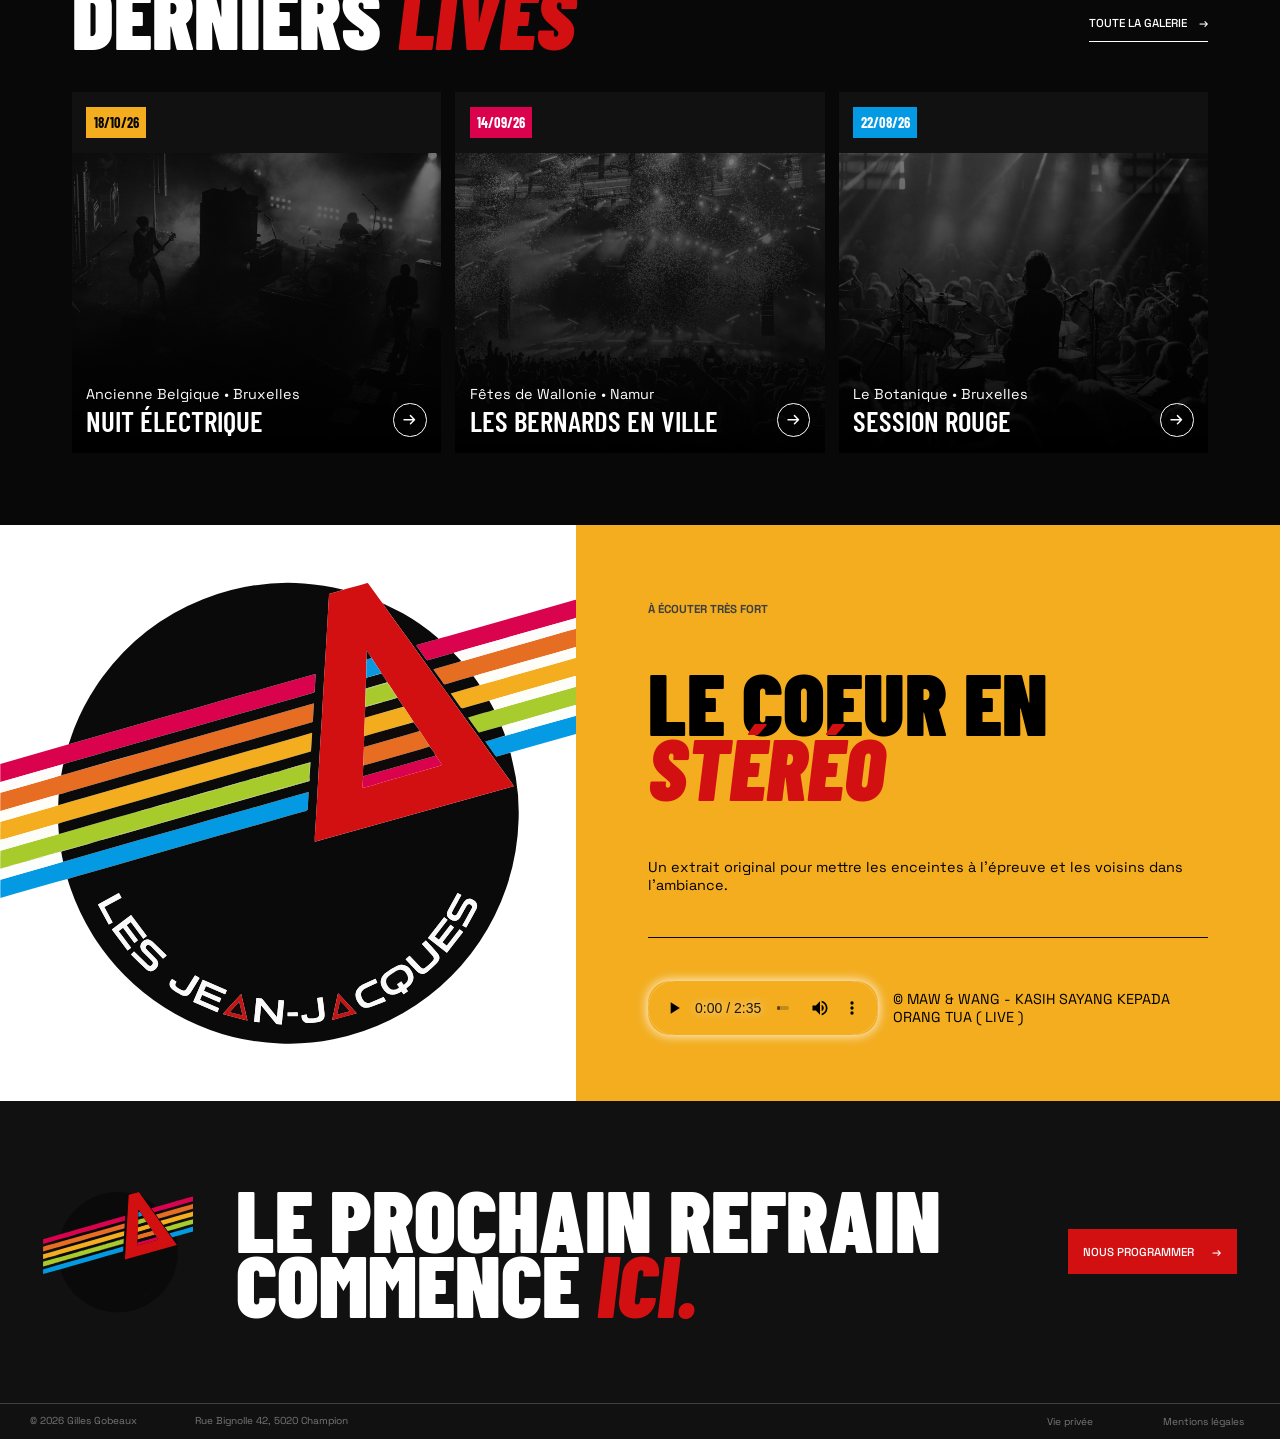
==== commit d48394ff: "Correction d'erreurs dans le html" ====
--- a/index.html
+++ b/index.html
@@ -21,7 +21,7 @@
         </a>
 
             <input type="checkbox" id="menu-toggle">
-            <label for="menu-toggle" id="burger" aria-label="Menu"></label>
+            <label for="menu-toggle" id="burger" ></label>
 
             <nav>
                 <ul>
@@ -38,7 +38,7 @@
     <main>
         <section id="title-section-main">
             <div id="title-container">
-                <h3>Cover band Belge</h3>
+                <p class="kicker">Cover band Belge</p>
                 <h1>
                     Du son. <br>
                     Du coeur. <br>
@@ -66,7 +66,7 @@
         </section>        
 
         <section id="introduction">
-            <h3>Le groupe</h3>
+            <p class="kicker">Le groupe</p>
 
             <div id="text-block">
                 <h2>
@@ -90,7 +90,7 @@
                                             <div class="vinyl-circle" id="c7">
                                                 <div class="vinyl-circle" id="c8">
                                                     <div class="vinyl-circle" id="vinyl-center">
-                                                        <img src="images/logo-epurated-transparent.svg" alt="" srcset="">
+                                                        <img src="images/logo-epurated-transparent.svg" alt="">
                                                     </div>
                                                 </div>
                                             </div>
--- a/style.css
+++ b/style.css
@@ -59,7 +59,7 @@
     font-weight: 900;
 }
 
-h1, h2, h3{    
+h1, h2, h3, .kicker{    
     text-transform: uppercase;
 }
 
@@ -463,7 +463,7 @@
     color: var(--red);
 }
 
-section h3{
+section :is(h3, kicker){
     font-size: 0.8em;
     color: var(--white);
 }
@@ -512,7 +512,8 @@
     max-width: 500px;
 }
 
-#title-section h3::before, #title-section-main h3::before{
+#title-section .kicker::before, #title-section-main .kicker::before,
+#title-section .kicker::before, #title-section-main .kicker::before{
     content: "──\00A0\00A0\00A0";
     font-weight: 900;
     color: var(--red);
@@ -552,7 +553,7 @@
     display: flex;
 }
 
-#introduction h3{
+#introduction :is(h3, .kicker){
     color: var(--footer-dark-grey);
 }
 
@@ -625,7 +626,7 @@
     color: var(--white);
 }
 
-#gallery h3{
+#gallery :is(h3, .kicker){
     color: var(--footer-light-grey);
 }
 
@@ -845,7 +846,7 @@
     box-sizing: border-box;
 }
 
-#sample-content h3{
+#sample-content :is(h3, .kicker){
     color: var(--footer-dark-grey);
 }
 
@@ -952,7 +953,8 @@
     margin-bottom: 0;
 }
 
-#history h3{
+#history :is(h3, .kicker)
+{
     color: var(--footer-dark-grey);
     flex: 0.6;
 }
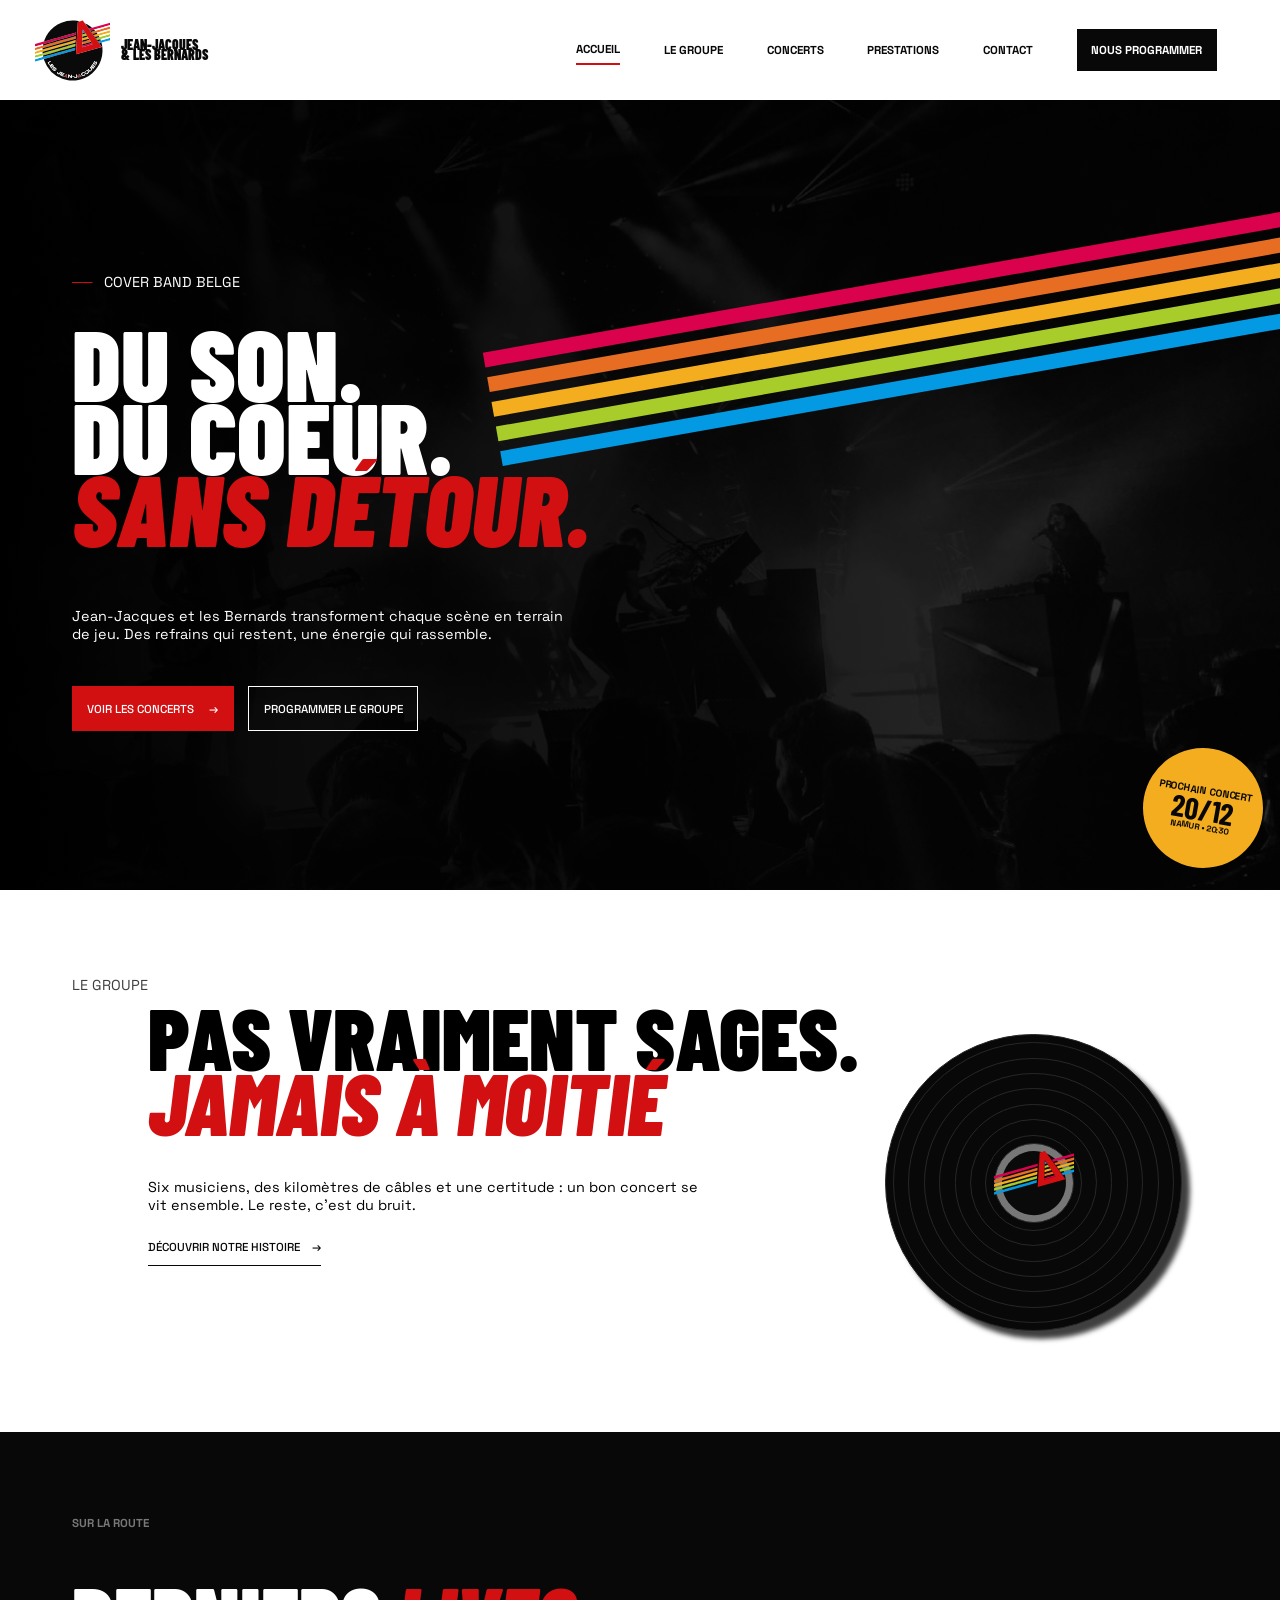
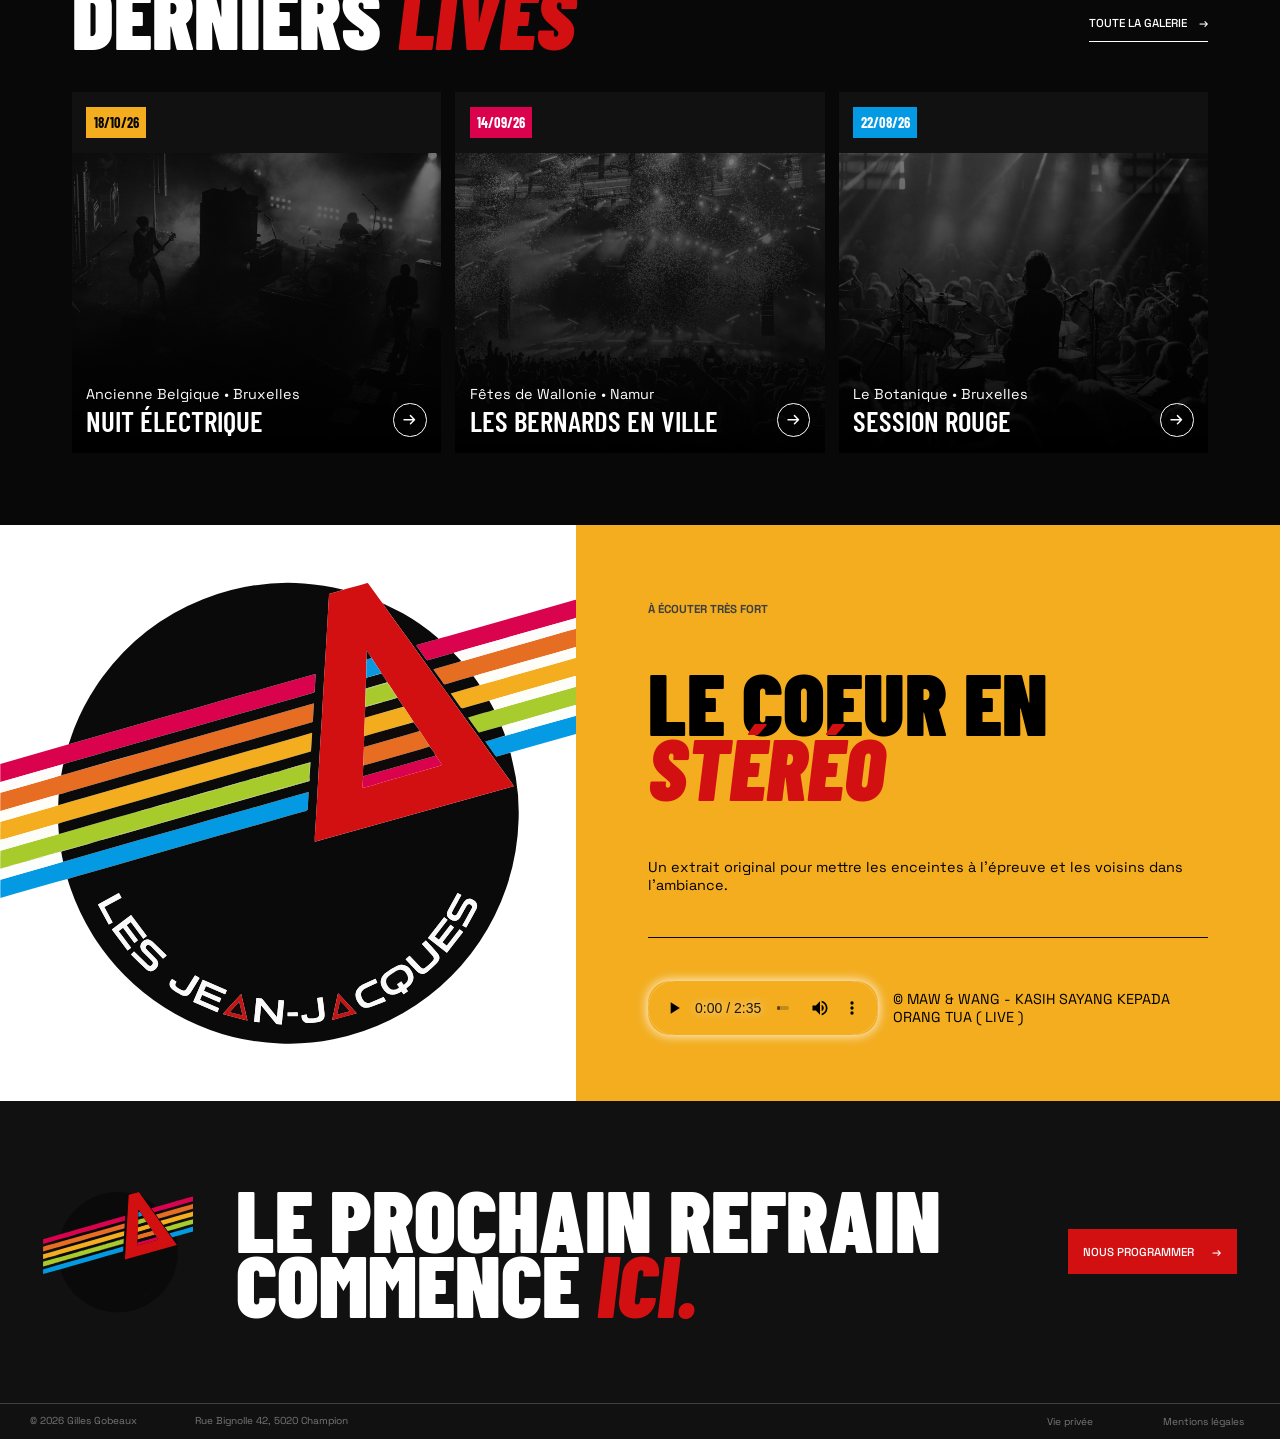
==== commit 19871089: "Ajout des lignes colorées à l'accueil" ====
--- a/index.html
+++ b/index.html
@@ -44,6 +44,15 @@
                     Du coeur. <br>
                     <em>Sans Détour.</em> <br>
                 </h1>
+
+                <div class="color-lines">
+                    <div class="line" id="pink"></div>
+                    <div class="line" id="orange"></div>
+                    <div class="line" id="yellow"></div>
+                    <div class="line" id="green"></div>
+                    <div class="line" id="blue"></div>
+                </div>
+
                 <p id="subtitle">Jean-Jacques et les Bernards transforment chaque scène en terrain de jeu. Des refrains qui restent, une énergie qui rassemble.</p>
                 
                 <div id="buttons">
--- a/style.css
+++ b/style.css
@@ -236,6 +236,28 @@
     color: var(--white);
     padding: 1rem;
 }
+
+.color-lines{
+    display: flex;
+    flex-direction: column;
+    position: absolute;
+    width: 70%;
+    gap: 10px;
+    top: 22%;
+    right: -8%;
+    transform: rotate(-10deg);
+}
+
+.line{
+    display: block;
+    height: 15px;
+}
+
+#pink{background-color: var(--pink);}
+#orange{background-color: var(--orange);}
+#yellow{background-color: var(--yellow);}
+#green{background-color: var(--green);}
+#blue{background-color: var(--blue);}
 
 /*
 ───────────────────────────────────────────────────────────────────────────────
